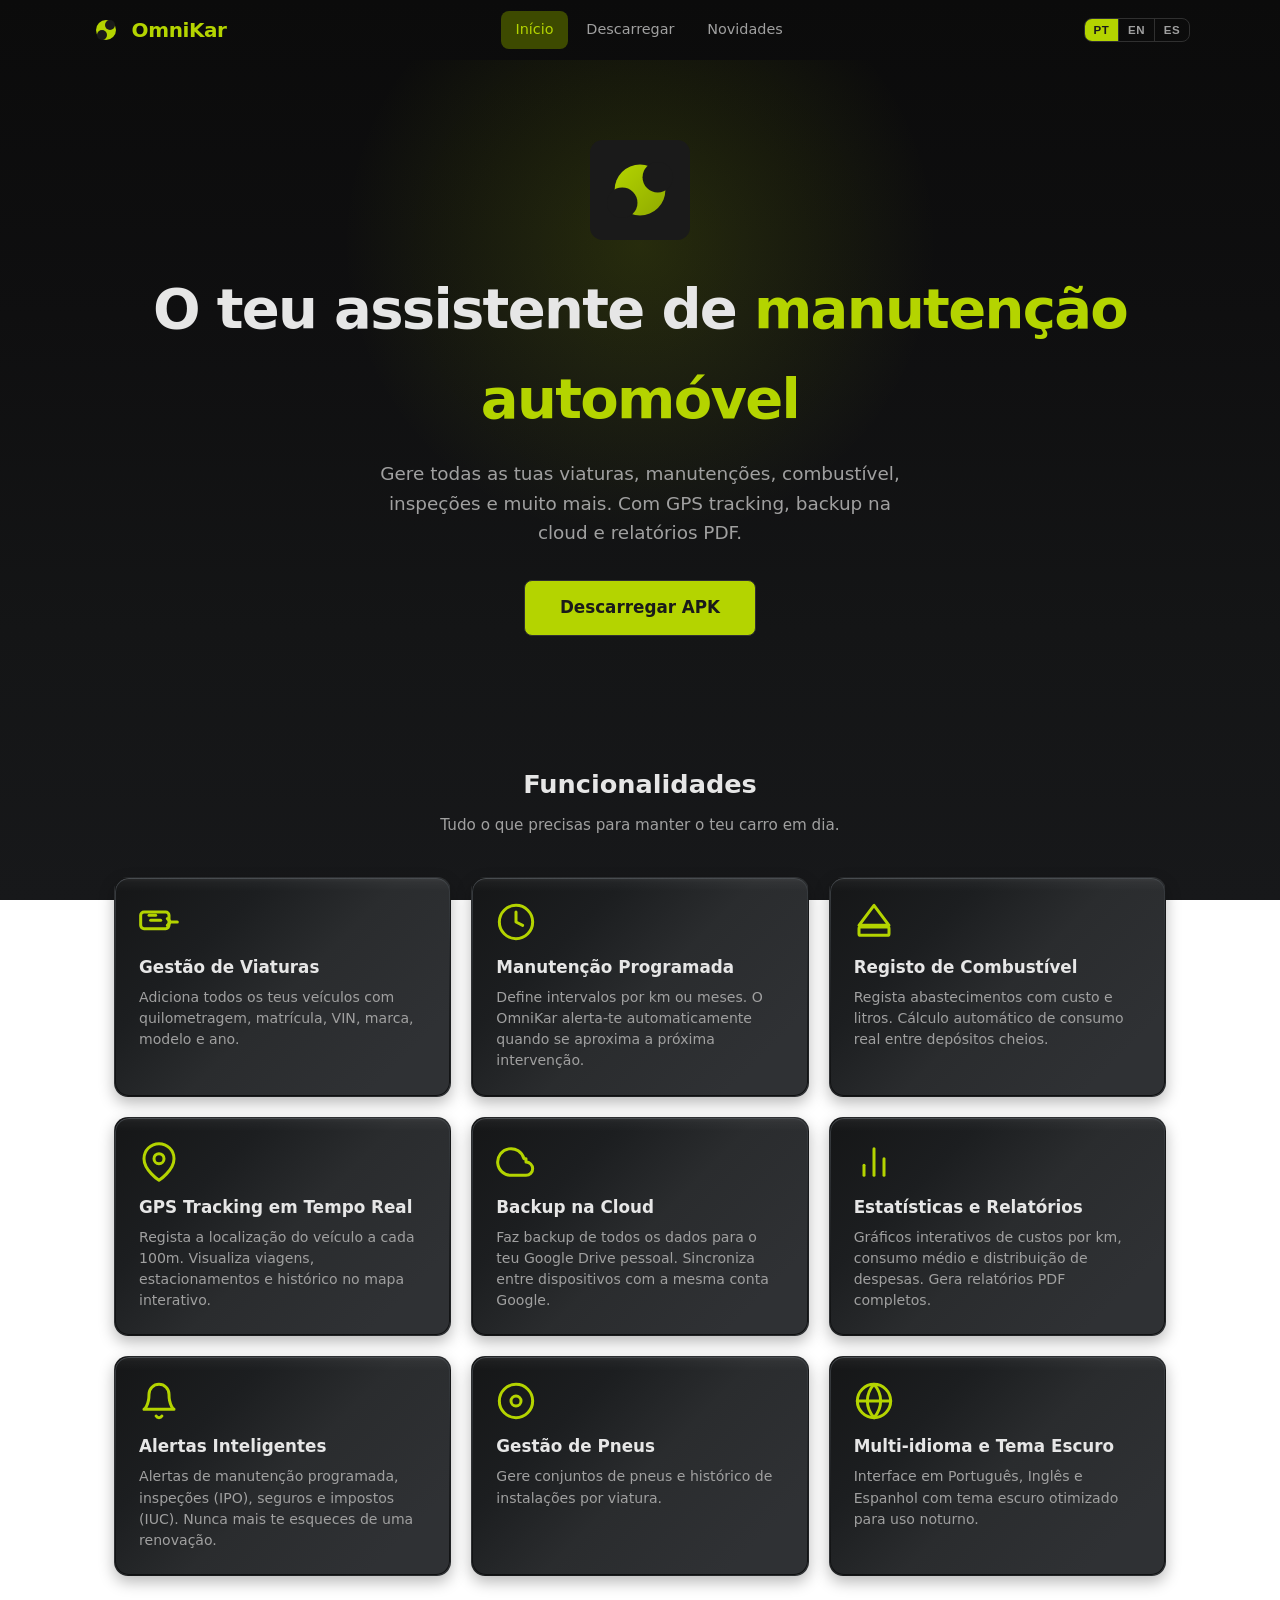
==== index.html @ 9c3afd12 "site" ====
<!DOCTYPE html>
<html lang="pt">
<head>
  <meta charset="UTF-8">
  <meta name="viewport" content="width=device-width, initial-scale=1.0">
  <meta name="description" content="OmniKar — O teu assistente de manutenção automóvel. Gestão de viaturas, GPS tracking, backup cloud, manutenção programada.">
  <title>OmniKar — Assistente de manutenção automóvel</title>
  <link rel="icon" type="image/svg+xml" href="images/logo.svg">
  <link rel="stylesheet" href="css/style.css">
</head>
<body data-page="index">

<div id="app-header"></div>

<main>

<section class="hero">
  <img class="hero-logo" src="images/logo.svg" alt="OmniKar">
  <h1 data-i18n="hero.title">O teu assistente de <span>manutenção automóvel</span></h1>
  <p data-i18n="hero.sub">Gere todas as tuas viaturas, manutenções, combustível, inspeções e muito mais. Com GPS tracking, backup na cloud e relatórios PDF.</p>
  <a class="hero-cta" href="download.html" data-i18n="hero.cta">
    <svg viewBox="0 0 24 24" fill="none" stroke="currentColor" stroke-width="2.5" stroke-linecap="round" stroke-linejoin="round"><path d="M21 15v4a2 2 0 01-2 2H5a2 2 0 01-2-2v-4"/><polyline points="7 10 12 15 17 10"/><line x1="12" y1="15" x2="12" y2="3"/></svg>
    Descarregar APK
  </a>
</section>

<section>
  <h2 class="section-title" data-i18n="features.title">Funcionalidades</h2>
  <p class="section-sub" data-i18n="features.sub">Tudo o que precisas para manter o teu carro em dia.</p>

  <div class="features-grid">

    <div class="card feature-card">
      <div class="feature-icon"><svg viewBox="0 0 24 24" fill="none" stroke="currentColor" stroke-width="1.8" stroke-linecap="round" stroke-linejoin="round"><rect x="1" y="6" width="17" height="10" rx="2"/><path d="M23 12h-4m0 0l-2 2m2-2l-2-2"/><line x1="6" y1="8" x2="10" y2="8"/><line x1="7" y1="11" x2="13" y2="11"/></svg></div>
      <h3 data-i18n="feat.vehicles.title">Gestão de Viaturas</h3>
      <p data-i18n="feat.vehicles.desc">Adiciona todos os teus veículos com quilometragem, matrícula, VIN, marca, modelo e ano.</p>
    </div>

    <div class="card feature-card">
      <div class="feature-icon"><svg viewBox="0 0 24 24" fill="none" stroke="currentColor" stroke-width="1.8" stroke-linecap="round" stroke-linejoin="round"><circle cx="12" cy="12" r="10"/><polyline points="12 6 12 12 16 14"/></svg></div>
      <h3 data-i18n="feat.maintenance.title">Manutenção Programada</h3>
      <p data-i18n="feat.maintenance.desc">Define intervalos por km ou meses. O OmniKar alerta-te automaticamente quando se aproxima a próxima intervenção.</p>
    </div>

    <div class="card feature-card">
      <div class="feature-icon"><svg viewBox="0 0 24 24" fill="none" stroke="currentColor" stroke-width="1.8" stroke-linecap="round" stroke-linejoin="round"><path d="M4 20h16a1 1 0 001-1v-3a1 1 0 00-1-1H4a1 1 0 00-1 1v3a1 1 0 001 1z"/><polygon points="12 2 3 14 21 14 12 2"/></svg></div>
      <h3 data-i18n="feat.fuel.title">Registo de Combustível</h3>
      <p data-i18n="feat.fuel.desc">Regista abastecimentos com custo e litros. Cálculo automático de consumo real entre depósitos cheios.</p>
    </div>

    <div class="card feature-card">
      <div class="feature-icon"><svg viewBox="0 0 24 24" fill="none" stroke="currentColor" stroke-width="1.8" stroke-linecap="round" stroke-linejoin="round"><path d="M21 10c0 7-9 13-9 13s-9-6-9-13a9 9 0 0118 0z"/><circle cx="12" cy="10" r="3"/></svg></div>
      <h3 data-i18n="feat.gps.title">GPS Tracking em Tempo Real</h3>
      <p data-i18n="feat.gps.desc">Regista a localização do veículo a cada 100m. Visualiza viagens, estacionamentos e histórico no mapa interativo.</p>
    </div>

    <div class="card feature-card">
      <div class="feature-icon"><svg viewBox="0 0 24 24" fill="none" stroke="currentColor" stroke-width="1.8" stroke-linecap="round" stroke-linejoin="round"><path d="M18 10h-1.26A8 8 0 109 20h9a4 4 0 000-8z"/></svg></div>
      <h3 data-i18n="feat.cloud.title">Backup na Cloud</h3>
      <p data-i18n="feat.cloud.desc">Faz backup de todos os dados para o teu Google Drive pessoal. Sincroniza entre dispositivos com a mesma conta Google.</p>
    </div>

    <div class="card feature-card">
      <div class="feature-icon"><svg viewBox="0 0 24 24" fill="none" stroke="currentColor" stroke-width="1.8" stroke-linecap="round" stroke-linejoin="round"><line x1="18" y1="20" x2="18" y2="10"/><line x1="12" y1="20" x2="12" y2="4"/><line x1="6" y1="20" x2="6" y2="14"/></svg></div>
      <h3 data-i18n="feat.stats.title">Estatísticas e Relatórios</h3>
      <p data-i18n="feat.stats.desc">Gráficos interativos de custos por km, consumo médio e distribuição de despesas. Gera relatórios PDF completos.</p>
    </div>

    <div class="card feature-card">
      <div class="feature-icon"><svg viewBox="0 0 24 24" fill="none" stroke="currentColor" stroke-width="1.8" stroke-linecap="round" stroke-linejoin="round"><path d="M18 8A6 6 0 006 8c0 7-3 9-3 9h18s-3-2-3-9"/><path d="M13.73 21a2 2 0 01-3.46 0"/></svg></div>
      <h3 data-i18n="feat.alerts.title">Alertas Inteligentes</h3>
      <p data-i18n="feat.alerts.desc">Alertas de manutenção programada, inspeções (IPO), seguros e impostos (IUC). Nunca mais te esqueces de uma renovação.</p>
    </div>

    <div class="card feature-card">
      <div class="feature-icon"><svg viewBox="0 0 24 24" fill="none" stroke="currentColor" stroke-width="1.8" stroke-linecap="round" stroke-linejoin="round"><circle cx="12" cy="12" r="10"/><circle cx="12" cy="12" r="3"/></svg></div>
      <h3 data-i18n="feat.tires.title">Gestão de Pneus</h3>
      <p data-i18n="feat.tires.desc">Gere conjuntos de pneus e histórico de instalações por viatura.</p>
    </div>

    <div class="card feature-card">
      <div class="feature-icon"><svg viewBox="0 0 24 24" fill="none" stroke="currentColor" stroke-width="1.8" stroke-linecap="round" stroke-linejoin="round"><circle cx="12" cy="12" r="10"/><line x1="2" y1="12" x2="22" y2="12"/><path d="M12 2a15.3 15.3 0 014 10 15.3 15.3 0 01-4 10 15.3 15.3 0 01-4-10 15.3 15.3 0 014-10z"/></svg></div>
      <h3 data-i18n="feat.multi.title">Multi-idioma e Tema Escuro</h3>
      <p data-i18n="feat.multi.desc">Interface em Português, Inglês e Espanhol com tema escuro otimizado para uso noturno.</p>
    </div>

  </div>
</section>

</main>

<div id="app-footer"></div>

<script src="js/i18n.js"></script>
<script src="js/main.js"></script>
</body>
</html>
---- css/style.css ----
/* ============================================================
   OmniKar Site — Theme (matches OmniKar MAUI app Colors.xaml)
   ============================================================ */

:root {
  --bg-primary: #1A1A1A;
  --bg-panel: #262626;
  --bg-surface: #303030;
  --accent: #B4D400;
  --accent-soft: #3D4A00;
  --accent-glow: rgba(180, 212, 0, 0.15);
  --text: #E6E6E6;
  --text-dim: #A0A0A0;
  --orange: #FF8C00;
  --darkred: #8C0000;
  --radius: 14px;
  --radius-sm: 8px;
  --max-w: 1100px;
}

* { box-sizing: border-box; margin: 0; padding: 0; }

body {
  background: linear-gradient(180deg, #0B0B0B 0%, #0F0F10 35%, #141516 70%, #17181A 100%);
  background-attachment: fixed;
  color: var(--text);
  font-family: system-ui, -apple-system, 'Segoe UI', Roboto, sans-serif;
  font-size: 16px;
  line-height: 1.6;
  min-height: 100vh;
}

a { color: var(--accent); text-decoration: none; transition: opacity 0.2s; }
a:hover { opacity: 0.8; }

img, svg { max-width: 100%; display: block; }

/* ── Header / Navbar ── */
header {
  background: linear-gradient(180deg, rgba(38,38,38,0.95) 0%, rgba(26,26,26,0.98) 100%);
  backdrop-filter: blur(12px);
  border-bottom: 1px solid var(--bg-surface);
  position: sticky;
  top: 0;
  z-index: 100;
  padding: 0 1.5rem;
}

nav {
  max-width: var(--max-w);
  margin: 0 auto;
  display: flex;
  align-items: center;
  justify-content: space-between;
  height: 60px;
  gap: 1.5rem;
}

.nav-brand {
  display: flex;
  align-items: center;
  gap: 0.6rem;
  font-size: 1.25rem;
  font-weight: 700;
  color: var(--accent);
  letter-spacing: -0.02em;
}

.nav-brand svg { width: 32px; height: 32px; flex-shrink: 0; }

.nav-links {
  display: flex;
  gap: 0.25rem;
  align-items: center;
}

.nav-links a {
  color: var(--text-dim);
  padding: 0.45rem 0.9rem;
  border-radius: var(--radius-sm);
  font-size: 0.9rem;
  font-weight: 500;
  transition: color 0.2s, background 0.2s;
}

.nav-links a:hover,
.nav-links a.active {
  color: var(--accent);
  background: var(--accent-soft);
}

/* Language switcher */
.lang-switch {
  display: flex;
  gap: 0;
  margin-left: 0.75rem;
  border-radius: var(--radius-sm);
  overflow: hidden;
  border: 1px solid var(--bg-surface);
}

.lang-switch button {
  background: transparent;
  color: var(--text-dim);
  border: none;
  padding: 0.3rem 0.55rem;
  font-size: 0.72rem;
  font-weight: 600;
  text-transform: uppercase;
  cursor: pointer;
  transition: background 0.2s, color 0.2s;
  letter-spacing: 0.05em;
}

.lang-switch button:not(:last-child) { border-right: 1px solid var(--bg-surface); }
.lang-switch button:hover { color: var(--text); }
.lang-switch button.active {
  background: var(--accent);
  color: var(--bg-primary);
}

/* ── Hero ── */
.hero {
  padding: 5rem 1.5rem 4rem;
  text-align: center;
  position: relative;
  overflow: hidden;
}

.hero::before {
  content: '';
  position: absolute;
  top: 10%;
  left: 50%;
  width: 600px;
  height: 600px;
  transform: translate(-50%, -30%);
  background: radial-gradient(ellipse, var(--accent-glow) 0%, transparent 70%);
  pointer-events: none;
}

.hero-logo { width: 100px; height: 100px; margin: 0 auto 1.5rem; position: relative; }

.hero h1 {
  font-size: clamp(2rem, 5vw, 3.5rem);
  font-weight: 800;
  color: var(--text);
  letter-spacing: -0.03em;
  position: relative;
}

.hero h1 span { color: var(--accent); }

.hero p {
  color: var(--text-dim);
  font-size: 1.15rem;
  margin-top: 1rem;
  max-width: 550px;
  margin-left: auto;
  margin-right: auto;
  position: relative;
}

.hero-cta {
  display: inline-flex;
  align-items: center;
  gap: 0.5rem;
  margin-top: 2rem;
  padding: 0.85rem 2.2rem;
  background: var(--accent);
  color: var(--bg-primary);
  border: 1px solid var(--bg-surface);
  border-radius: var(--radius-sm);
  font-size: 1.05rem;
  font-weight: 700;
  cursor: pointer;
  transition: background 0.2s, transform 0.15s;
  position: relative;
  text-decoration: none;
}

.hero-cta:hover {
  background: var(--bg-panel);
  color: var(--accent);
  border-color: var(--accent);
  transform: translateY(-1px);
}

.hero-cta svg { width: 20px; height: 20px; }

/* ── Section Layout ── */
section {
  max-width: var(--max-w);
  margin: 0 auto;
  padding: 4rem 1.5rem;
}

.section-title {
  font-size: 1.6rem;
  font-weight: 700;
  text-align: center;
  margin-bottom: 0.5rem;
  color: var(--text);
}

.section-sub {
  text-align: center;
  color: var(--text-dim);
  margin-bottom: 2.5rem;
  font-size: 0.95rem;
}

/* ── Card ── */
.card {
  background: linear-gradient(135deg, #151617 0%, #1C1E20 28%, #2A2C2E 52%, #2F3134 85%);
  border: 1px solid transparent;
  border-radius: var(--radius);
  padding: 1.5rem;
  position: relative;
  overflow: hidden;
  transition: transform 0.2s, box-shadow 0.3s;
  box-shadow: 0 6px 15px rgba(0,0,0,0.28);
}

.card::before {
  content: '';
  position: absolute;
  inset: 0;
  border-radius: inherit;
  padding: 1px;
  background: linear-gradient(180deg, #3A3E42 0%, #1B1D1F 60%, #0F1011 100%);
  -webkit-mask: linear-gradient(#fff 0 0) content-box, linear-gradient(#fff 0 0);
  mask: linear-gradient(#fff 0 0) content-box, linear-gradient(#fff 0 0);
  -webkit-mask-composite: xor;
  mask-composite: exclude;
  pointer-events: none;
}

.card::after {
  content: '';
  position: absolute;
  top: 0; left: 0; right: 0;
  height: 25%;
  background: linear-gradient(180deg, rgba(255,255,255,0.08) 0%, rgba(255,255,255,0.03) 8%, transparent 25%);
  border-radius: var(--radius) var(--radius) 0 0;
  pointer-events: none;
}

.card:hover {
  transform: translateY(-2px);
  box-shadow: 0 10px 25px rgba(0,0,0,0.35);
}

.card-accent {
  border-top: 2px solid var(--accent);
  border-top-left-radius: 0;
  border-top-right-radius: 0;
}

/* ── Features Grid ── */
.features-grid {
  display: grid;
  grid-template-columns: repeat(auto-fill, minmax(280px, 1fr));
  gap: 1.25rem;
}

.feature-icon {
  width: 40px;
  height: 40px;
  margin-bottom: 0.75rem;
  color: var(--accent);
}

.feature-icon svg { width: 100%; height: 100%; }

.feature-card h3 {
  font-size: 1.05rem;
  font-weight: 700;
  margin-bottom: 0.4rem;
  color: var(--text);
}

.feature-card p {
  font-size: 0.88rem;
  color: var(--text-dim);
  line-height: 1.5;
}

/* ── Footer ── */
footer {
  background: var(--bg-primary);
  border-top: 1px solid var(--bg-surface);
  padding: 2.5rem 1.5rem 2rem;
  text-align: center;
  font-size: 0.85rem;
  color: var(--text-dim);
}

footer .nav-links { justify-content: center; flex-wrap: wrap; margin-bottom: 1rem; }

footer .copyright { opacity: 0.6; }

/* ── Download Page ── */
.dl-hero {
  padding: 4rem 1.5rem 2rem;
  max-width: var(--max-w);
  margin: 0 auto;
  text-align: center;
}

.dl-card {
  max-width: 480px;
  margin: 0 auto;
  text-align: left;
}

.version-badge {
  display: inline-block;
  background: var(--accent);
  color: var(--bg-primary);
  padding: 0.2rem 0.7rem;
  border-radius: 100px;
  font-size: 0.8rem;
  font-weight: 700;
  margin-bottom: 1rem;
}

.dl-card h1 {
  font-size: 1.5rem;
  margin-bottom: 0.5rem;
}

.dl-card .meta {
  color: var(--text-dim);
  font-size: 0.85rem;
  margin-bottom: 1.5rem;
  display: flex;
  gap: 1rem;
  flex-wrap: wrap;
}

.dl-btn {
  display: flex;
  align-items: center;
  justify-content: center;
  gap: 0.5rem;
  width: 100%;
  padding: 0.9rem;
  background: var(--accent);
  color: var(--bg-primary);
  border: none;
  border-radius: var(--radius-sm);
  font-size: 1.1rem;
  font-weight: 700;
  cursor: pointer;
  transition: background 0.2s;
  text-decoration: none;
  margin-bottom: 0.75rem;
}

.dl-btn:hover {
  background: var(--bg-panel);
  color: var(--accent);
  box-shadow: 0 0 0 2px var(--accent);
}

.dl-btn svg { width: 22px; height: 22px; flex-shrink: 0; }

.dl-info {
  margin-top: 2.5rem;
  text-align: left;
}

.dl-info h3 {
  font-size: 1rem;
  margin-bottom: 0.5rem;
  color: var(--text);
}

.dl-info ol {
  padding-left: 1.25rem;
  color: var(--text-dim);
  font-size: 0.88rem;
}

.dl-info ol li { margin-bottom: 0.4rem; }

.dl-info ol li strong { color: var(--text); }

.requirements {
  margin-top: 1.5rem;
  padding: 1rem;
  background: var(--bg-panel);
  border-radius: var(--radius-sm);
  font-size: 0.85rem;
  color: var(--text-dim);
}

.requirements strong { color: var(--text); }

/* ── Changelog ── */
.changelog {
  max-width: 720px;
  margin: 0 auto;
  padding: 3rem 1.5rem;
}

.changelog h1 {
  font-size: 2rem;
  text-align: center;
  margin-bottom: 2.5rem;
}

.changelog-entry {
  margin-bottom: 2.5rem;
  position: relative;
  padding-left: 1.5rem;
  border-left: 2px solid var(--bg-surface);
}

.changelog-entry::before {
  content: '';
  position: absolute;
  left: -6px;
  top: 0.4rem;
  width: 10px;
  height: 10px;
  background: var(--accent);
  border-radius: 50%;
  box-shadow: 0 0 8px var(--accent-glow);
}

.ch-version {
  font-size: 1.15rem;
  font-weight: 700;
  color: var(--accent);
  margin-bottom: 0.2rem;
}

.ch-date {
  font-size: 0.8rem;
  color: var(--text-dim);
  margin-bottom: 0.8rem;
}

.ch-notes {
  font-size: 0.9rem;
  color: var(--text-dim);
  line-height: 1.7;
}

.ch-notes ul {
  padding-left: 1.2rem;
  margin: 0.5rem 0;
}

.ch-notes li {
  margin-bottom: 0.3rem;
  padding-left: 0.25rem;
}

.ch-notes li::marker { color: var(--accent); }

.ch-tag {
  display: inline-block;
  padding: 0.1rem 0.5rem;
  border-radius: 100px;
  font-size: 0.7rem;
  font-weight: 700;
  margin-right: 0.4rem;
  vertical-align: middle;
}

.ch-tag-new { background: var(--accent-soft); color: var(--accent); }
.ch-tag-fix { background: #3A2A00; color: var(--orange); }
.ch-tag-imp { background: #1A1A30; color: #2979FF; }

/* ── Not Found / Status ── */
.status-badge {
  display: inline-flex;
  align-items: center;
  gap: 0.4rem;
  padding: 0.3rem 0.8rem;
  border-radius: 100px;
  font-size: 0.8rem;
  font-weight: 600;
}

.status-ok { background: var(--accent-soft); color: var(--accent); }

/* ── Responsive ── */
@media (max-width: 768px) {
  nav {
    flex-wrap: wrap;
    height: auto;
    padding: 0.75rem 0;
  }
  .features-grid { grid-template-columns: 1fr; }
  .hero { padding: 3rem 1rem 2.5rem; }
  section { padding: 2.5rem 1rem; }
}

@media (max-width: 480px) {
  .nav-links { gap: 0; }
  .nav-links a { padding: 0.35rem 0.55rem; font-size: 0.82rem; }
  .lang-switch { margin-left: 0.25rem; }
}
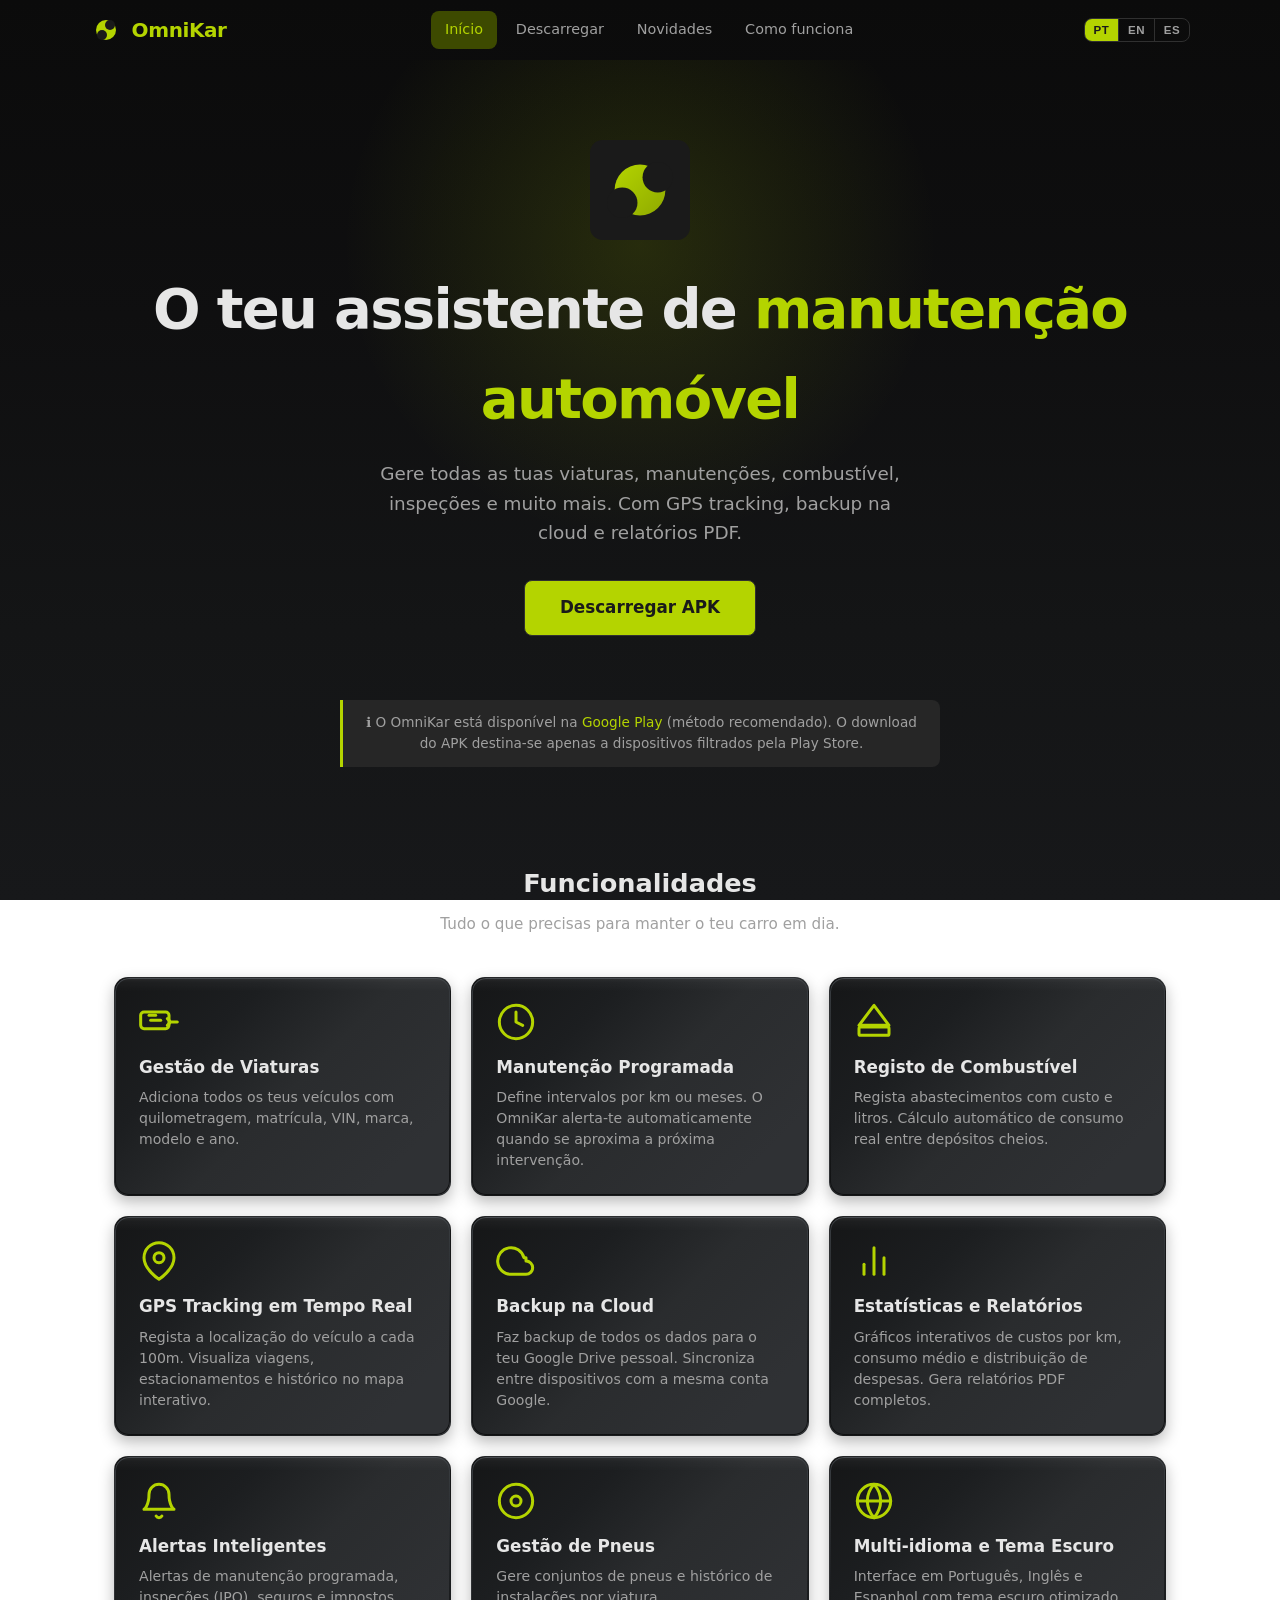
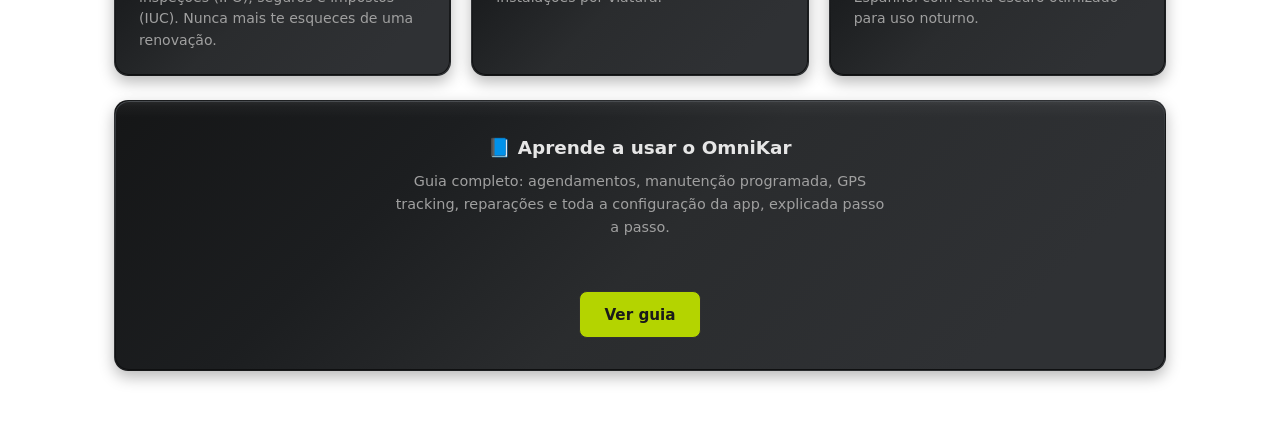
==== commit 8475b7e9: "add Play Store note + instructions center banner" ====
--- a/index.html
+++ b/index.html
@@ -23,6 +23,8 @@
     Descarregar APK
   </a>
 </section>
+
+<div class="guide-note" style="max-width:600px;margin:0 auto 2rem;text-align:center" data-i18n="home.playNote">ℹ️ O OmniKar está disponível na <a href="https://play.google.com/store/apps/details?id=com.companyname.OmniKar" target="_blank" rel="noopener">Google Play</a> (método recomendado). O download do APK destina-se apenas a dispositivos filtrados pela Play Store.</div>
 
 <section>
   <h2 class="section-title" data-i18n="features.title">Funcionalidades</h2>
@@ -85,6 +87,13 @@
     </div>
 
   </div>
+
+  <div class="guide-banner card">
+    <h3 data-i18n="home.guide.title">📘 Aprende a usar o OmniKar</h3>
+    <p data-i18n="home.guide.desc">Guia completo: agendamentos, manutenção programada, GPS tracking, reparações e toda a configuração da app, explicada passo a passo.</p>
+    <a href="instrucoes.html" class="hero-cta" data-i18n="home.guide.cta">Ver guia</a>
+  </div>
+
 </section>
 
 </main>
--- a/css/style.css
+++ b/css/style.css
@@ -333,10 +333,35 @@
 .dl-card .meta {
   color: var(--text-dim);
   font-size: 0.85rem;
-  margin-bottom: 1.5rem;
+  margin-bottom: 1rem;
   display: flex;
   gap: 1rem;
   flex-wrap: wrap;
+}
+
+.sha-line {
+  font-size: 0.75rem;
+  color: var(--text-dim);
+  margin-bottom: 1.5rem;
+  padding: 0.5rem 0;
+  border-top: 1px solid var(--bg-surface);
+  display: flex;
+  flex-wrap: wrap;
+  gap: 0.35rem;
+  align-items: baseline;
+}
+
+.sha-line span {
+  font-weight: 600;
+  flex-shrink: 0;
+}
+
+.sha-line code {
+  font-family: 'Cascadia Code', 'Fira Code', 'JetBrains Mono', Consolas, monospace;
+  color: var(--text-dim);
+  word-break: break-all;
+  font-size: 0.7rem;
+  letter-spacing: -0.02em;
 }
 
 .dl-btn {
@@ -505,3 +530,192 @@
   .nav-links a { padding: 0.35rem 0.55rem; font-size: 0.82rem; }
   .lang-switch { margin-left: 0.25rem; }
 }
+
+/* ── Guide / Instructions Page ── */
+.guide section { padding: 1.5rem 1.5rem; }
+
+.guide-number {
+  width: 38px;
+  height: 38px;
+  background: var(--accent);
+  color: var(--bg-primary);
+  border-radius: 50%;
+  display: flex;
+  align-items: center;
+  justify-content: center;
+  font-size: 1.1rem;
+  font-weight: 800;
+  margin-bottom: 0.75rem;
+  line-height: 1;
+}
+
+.guide h2 { font-size: 1.3rem; margin-bottom: 0.75rem; }
+
+.guide h3 {
+  font-size: 1.05rem;
+  margin: 1.2rem 0 0.5rem;
+  color: var(--text);
+}
+
+.guide p {
+  color: var(--text-dim);
+  font-size: 0.92rem;
+  margin-bottom: 0.75rem;
+  line-height: 1.65;
+}
+
+.guide ul, .guide ol {
+  color: var(--text-dim);
+  font-size: 0.9rem;
+  padding-left: 1.3rem;
+  margin-bottom: 0.75rem;
+  line-height: 1.65;
+}
+
+.guide ul li, .guide ol li { margin-bottom: 0.35rem; }
+
+.guide strong { color: var(--text); }
+
+/* Alert badges */
+.guide-alerts {
+  display: flex;
+  gap: 0.75rem;
+  flex-wrap: wrap;
+  margin: 0.75rem 0 1rem;
+}
+
+.guide-alert {
+  display: inline-block;
+  padding: 0.35rem 0.75rem;
+  border-radius: var(--radius-sm);
+  font-size: 0.8rem;
+  font-weight: 600;
+}
+
+.guide-alert.warn {
+  background: #3A2A00;
+  color: var(--orange);
+  border: 1px solid var(--orange);
+}
+
+.guide-alert.urgent {
+  background: #3D0000;
+  color: #CC4444;
+  border: 1px solid #CC4444;
+}
+
+/* Tip box */
+.guide-tip {
+  background: var(--accent-soft);
+  border-left: 3px solid var(--accent);
+  padding: 0.8rem 1rem;
+  margin: 1rem 0;
+  border-radius: 0 var(--radius-sm) var(--radius-sm) 0;
+  font-size: 0.85rem;
+  color: var(--text-dim);
+  line-height: 1.55;
+}
+
+.guide-tip strong { color: var(--accent); }
+
+/* Note box */
+.guide-note {
+  background: var(--bg-panel);
+  border-left: 3px solid var(--accent);
+  padding: 0.8rem 1rem;
+  margin: 1rem 0;
+  border-radius: 0 var(--radius-sm) var(--radius-sm) 0;
+  font-size: 0.85rem;
+  color: var(--text-dim);
+  line-height: 1.55;
+}
+
+/* Two-column compare */
+.guide-compare {
+  display: grid;
+  grid-template-columns: 1fr 1fr;
+  gap: 1rem;
+  margin: 0.75rem 0 1rem;
+}
+
+.guide-col {
+  background: var(--bg-panel);
+  border-radius: var(--radius-sm);
+  padding: 1rem;
+}
+
+.guide-col.on { border-top: 2px solid #4CAF50; }
+.guide-col.off { border-top: 2px solid var(--text-dim); }
+
+.guide-col h3 { margin-top: 0; margin-bottom: 0.5rem; font-size: 0.95rem; }
+.guide-col ul { color: var(--text-dim); font-size: 0.82rem; padding-left: 1rem; }
+.guide-col li { margin-bottom: 0.3rem; }
+
+/* GPS two-column grid */
+.guide-gps-grid {
+  display: grid;
+  grid-template-columns: 1fr 1fr;
+  gap: 1rem;
+  margin: 0.75rem 0 1rem;
+}
+
+.guide-steps li { margin-bottom: 0.6rem; }
+
+/* Order number style override */
+.guide ol li::marker {
+  color: var(--accent);
+  font-weight: 600;
+}
+
+@media (max-width: 600px) {
+  .guide-compare,
+  .guide-gps-grid {
+    grid-template-columns: 1fr;
+  }
+  .guide-alerts { flex-direction: column; }
+  .guide-banner .hero-cta { width: 100%; text-align: center; justify-content: center; }
+}
+
+/* ── Guide Banner (home) ── */
+.guide-banner {
+  margin-top: 1.5rem;
+  text-align: center;
+  padding: 2rem 1.5rem;
+}
+
+.guide-banner h3 {
+  font-size: 1.15rem;
+  margin-bottom: 0.5rem;
+}
+
+.guide-banner p {
+  font-size: 0.9rem;
+  color: var(--text-dim);
+  margin-bottom: 1.25rem;
+  max-width: 500px;
+  margin-left: auto;
+  margin-right: auto;
+}
+
+.guide-banner .hero-cta {
+  display: inline-flex;
+  padding: 0.65rem 1.5rem;
+  font-size: 0.95rem;
+}
+
+/* ── Guide Link (download page) ── */
+.guide-link {
+  display: block;
+  text-align: center;
+  padding: 0.85rem;
+  margin-top: 0.5rem;
+  color: var(--accent);
+  font-size: 0.9rem;
+  border-radius: var(--radius-sm);
+  transition: background 0.2s;
+  text-decoration: none;
+}
+
+.guide-link:hover {
+  background: var(--accent-soft);
+}
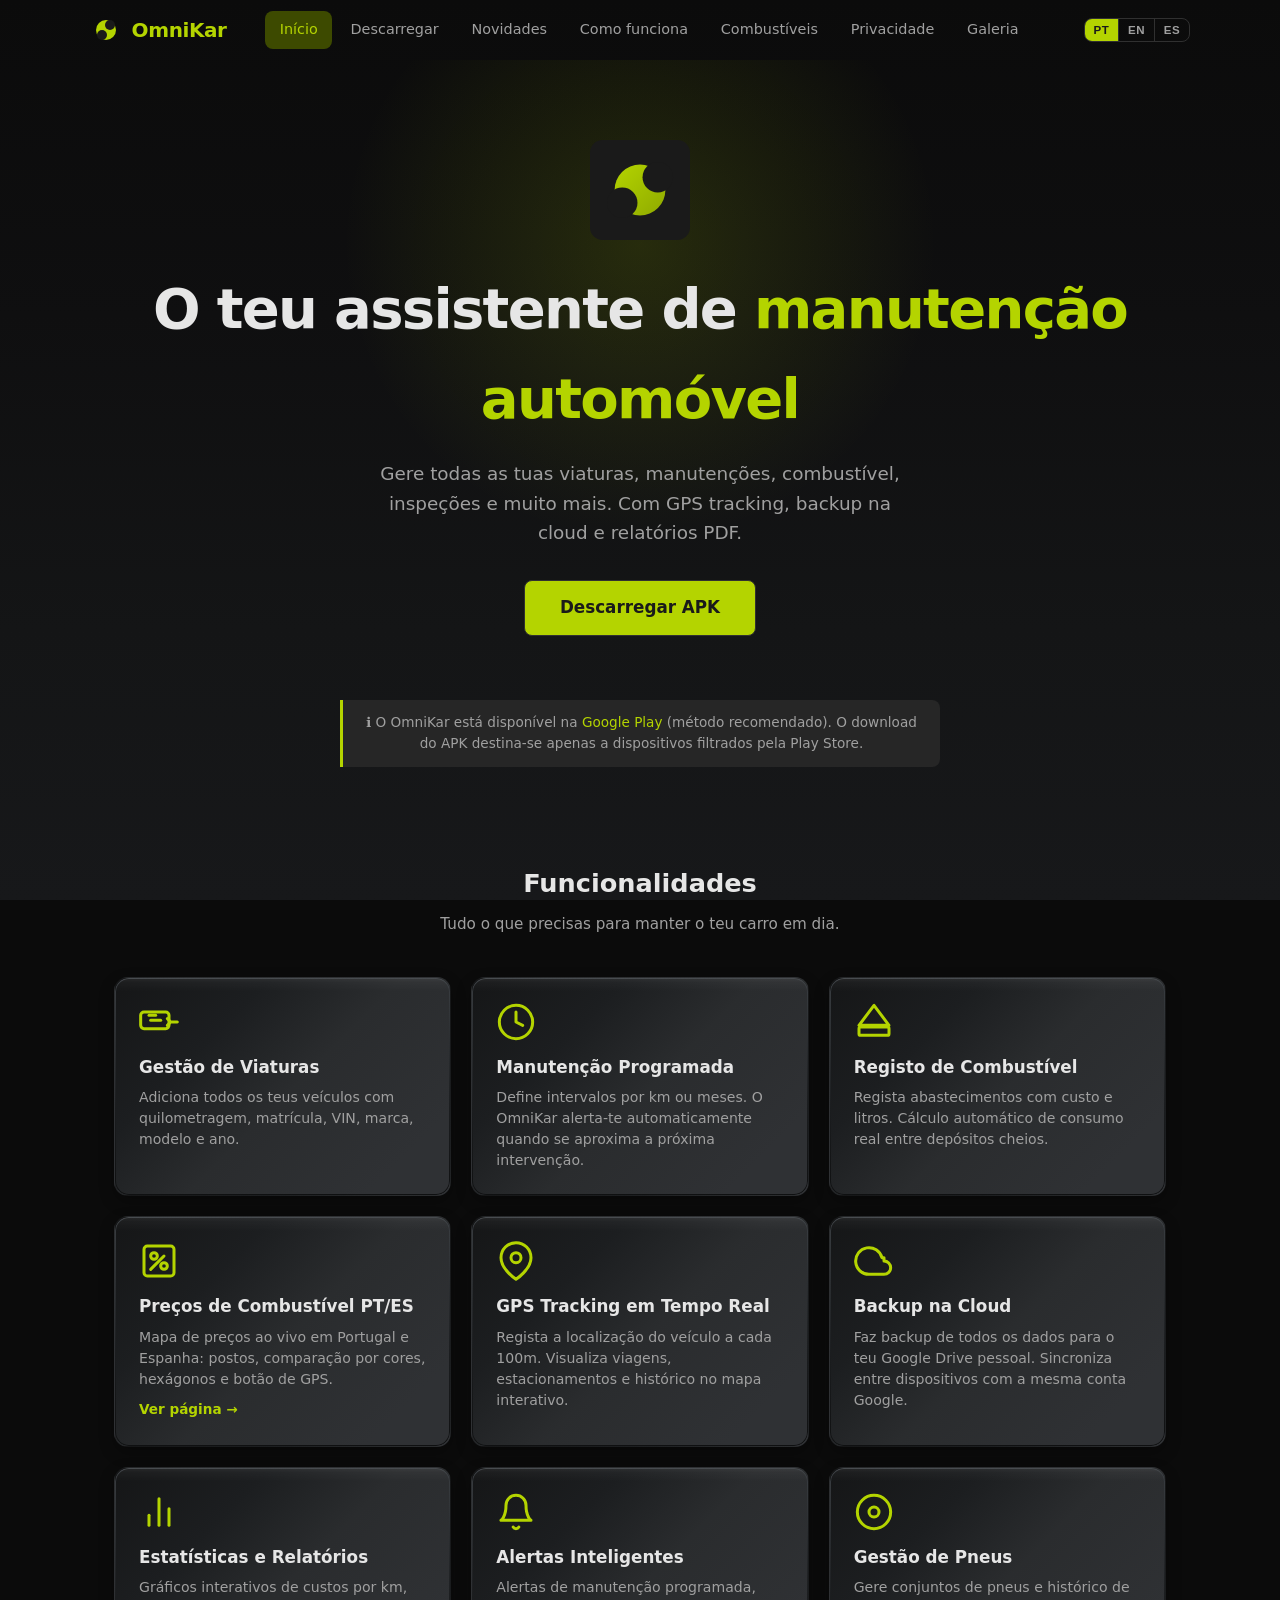
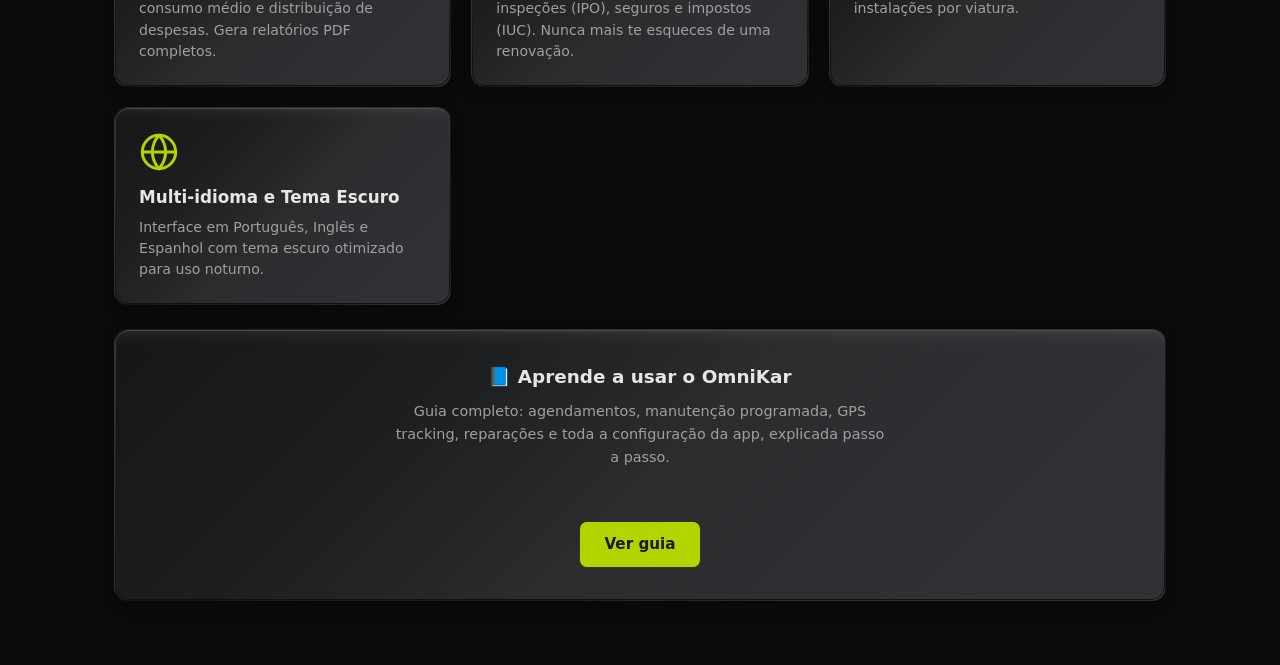
==== commit 9477b7c3: "1.6.0 Iberian fuel prices" ====
--- a/index.html
+++ b/index.html
@@ -48,6 +48,13 @@
       <div class="feature-icon"><svg viewBox="0 0 24 24" fill="none" stroke="currentColor" stroke-width="1.8" stroke-linecap="round" stroke-linejoin="round"><path d="M4 20h16a1 1 0 001-1v-3a1 1 0 00-1-1H4a1 1 0 00-1 1v3a1 1 0 001 1z"/><polygon points="12 2 3 14 21 14 12 2"/></svg></div>
       <h3 data-i18n="feat.fuel.title">Registo de Combustível</h3>
       <p data-i18n="feat.fuel.desc">Regista abastecimentos com custo e litros. Cálculo automático de consumo real entre depósitos cheios.</p>
+    </div>
+
+    <div class="card feature-card">
+      <div class="feature-icon"><svg viewBox="0 0 24 24" fill="none" stroke="currentColor" stroke-width="1.8" stroke-linecap="round" stroke-linejoin="round"><rect x="3" y="3" width="18" height="18" rx="2"/><circle cx="9" cy="9" r="2"/><circle cx="15" cy="15" r="2"/><path d="M7 17l8-8"/></svg></div>
+      <h3 data-i18n="feat.prices.title">Preços de Combustível PT/ES</h3>
+      <p data-i18n="feat.prices.desc">Mapa de preços ao vivo em Portugal e Espanha: postos, comparação por cores, hexágonos e botão de GPS.</p>
+      <a class="feature-link" href="combustiveis.html" data-i18n="feat.prices.link">Ver página →</a>
     </div>
 
     <div class="card feature-card">
--- a/css/style.css
+++ b/css/style.css
@@ -20,6 +20,8 @@
 
 * { box-sizing: border-box; margin: 0; padding: 0; }
 
+html { background: #0B0B0B; }
+
 body {
   background: linear-gradient(180deg, #0B0B0B 0%, #0F0F10 35%, #141516 70%, #17181A 100%);
   background-attachment: fixed;
@@ -252,9 +254,7 @@
 }
 
 .card-accent {
-  border-top: 2px solid var(--accent);
-  border-top-left-radius: 0;
-  border-top-right-radius: 0;
+  border-top: 2.5px solid var(--accent);
 }
 
 /* ── Features Grid ── */
@@ -285,6 +285,17 @@
   color: var(--text-dim);
   line-height: 1.5;
 }
+
+.feature-link {
+  display: inline-block;
+  margin-top: 0.6rem;
+  font-size: 0.85rem;
+  font-weight: 600;
+  color: var(--accent);
+  text-decoration: none;
+}
+
+.feature-link:hover { text-decoration: underline; }
 
 /* ── Footer ── */
 footer {
@@ -515,10 +526,22 @@
 
 /* ── Responsive ── */
 @media (max-width: 768px) {
+  html { background-attachment: scroll; }
+  body {
+    background-attachment: scroll;
+    min-height: 100dvh;
+    overflow-x: hidden;
+  }
   nav {
     flex-wrap: wrap;
     height: auto;
     padding: 0.75rem 0;
+    justify-content: center;
+  }
+  .nav-links {
+    flex: 1 0 100%;
+    flex-wrap: wrap;
+    justify-content: center;
   }
   .features-grid { grid-template-columns: 1fr; }
   .hero { padding: 3rem 1rem 2.5rem; }
@@ -719,3 +742,52 @@
 .guide-link:hover {
   background: var(--accent-soft);
 }
+
+/* ── Galeria ── */
+.gallery-grid {
+  display: grid;
+  grid-template-columns: repeat(auto-fill, minmax(260px, 1fr));
+  gap: 1.25rem;
+}
+
+.gallery-item {
+  margin: 0;
+  background: linear-gradient(135deg, #151617 0%, #1C1E20 28%, #2A2C2E 52%, #2F3134 85%);
+  border: 1px solid transparent;
+  border-radius: var(--radius);
+  padding: 0.75rem;
+  overflow: hidden;
+  box-shadow: 0 6px 15px rgba(0,0,0,0.28);
+}
+
+.gallery-item img {
+  width: 100%;
+  height: auto;
+  border-radius: var(--radius-sm);
+  border: 1px solid var(--bg-surface);
+  display: block;
+  transition: transform 0.25s ease;
+}
+
+.gallery-item:hover img {
+  transform: scale(1.02);
+}
+
+.gallery-item figcaption {
+  text-align: center;
+  color: var(--text-dim);
+  font-size: 0.85rem;
+  padding: 0.6rem 0.25rem 0.2rem;
+}
+
+.media-video {
+  width: 100%;
+  max-width: 760px;
+  display: block;
+  margin: 0 auto;
+  border-radius: var(--radius);
+  border: 1px solid var(--bg-surface);
+  box-shadow: 0 6px 15px rgba(0,0,0,0.28);
+  background: #000;
+  overflow: hidden;
+}
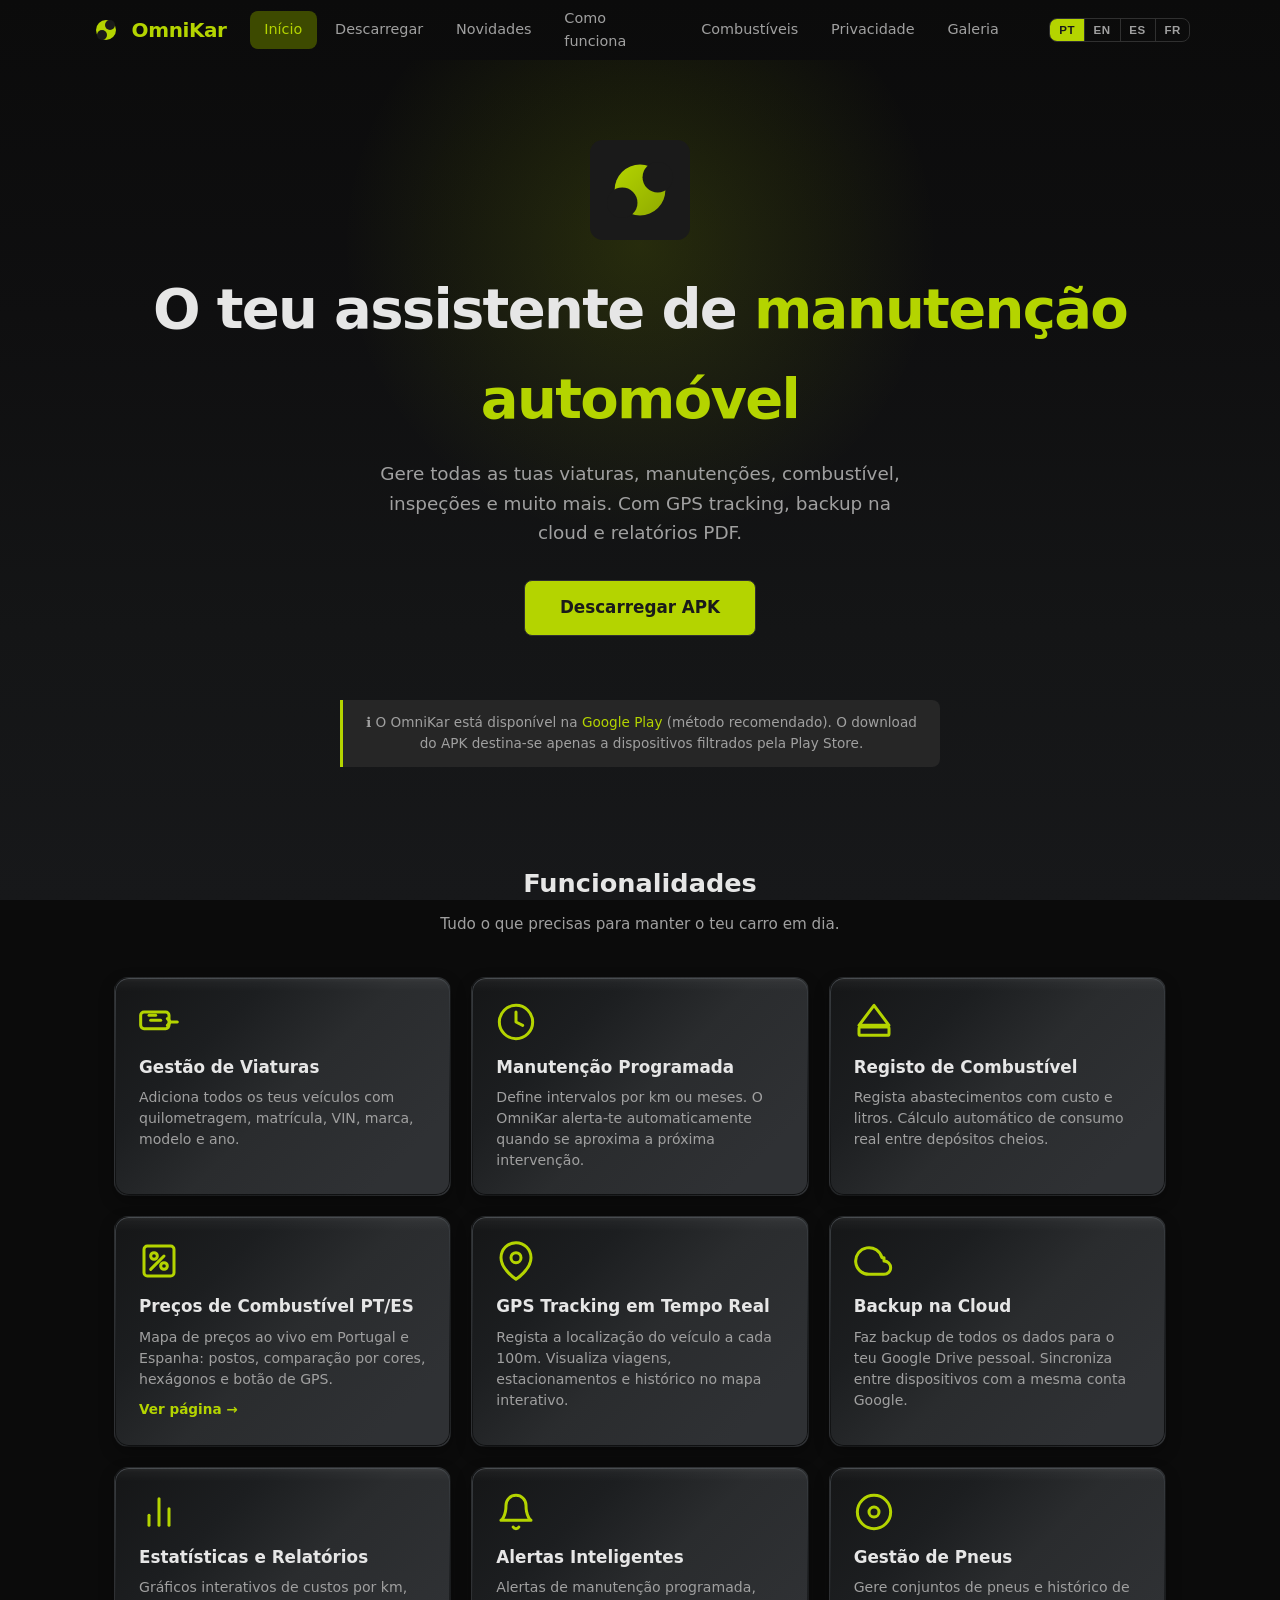
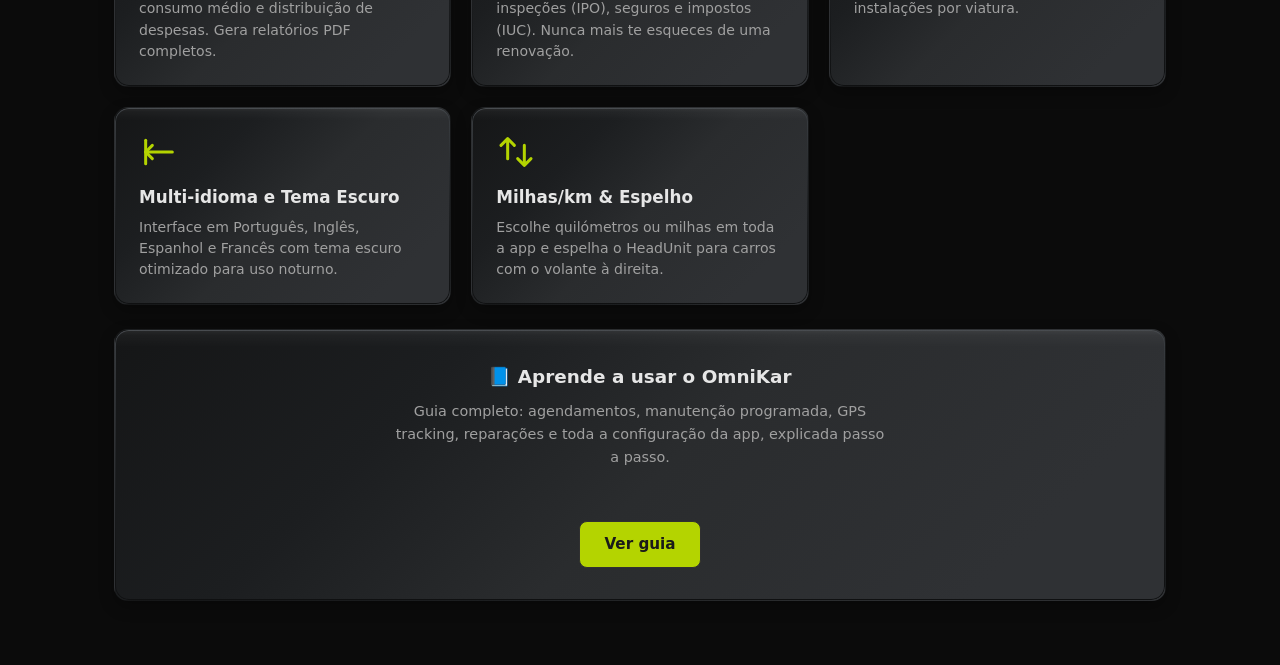
==== commit 2f101189: "qwe" ====
--- a/index.html
+++ b/index.html
@@ -88,9 +88,15 @@
     </div>
 
     <div class="card feature-card">
-      <div class="feature-icon"><svg viewBox="0 0 24 24" fill="none" stroke="currentColor" stroke-width="1.8" stroke-linecap="round" stroke-linejoin="round"><circle cx="12" cy="12" r="10"/><line x1="2" y1="12" x2="22" y2="12"/><path d="M12 2a15.3 15.3 0 014 10 15.3 15.3 0 01-4 10 15.3 15.3 0 01-4-10 15.3 15.3 0 014-10z"/></svg></div>
+      <div class="feature-icon"><svg viewBox="0 0 24 24" fill="none" stroke="currentColor" stroke-width="1.8" stroke-linecap="round" stroke-linejoin="round"><line x1="20" y1="12" x2="4" y2="12"/><polyline points="8 8 4 12 8 16"/><line x1="4" y1="5" x2="4" y2="19"/></svg></div>
       <h3 data-i18n="feat.multi.title">Multi-idioma e Tema Escuro</h3>
       <p data-i18n="feat.multi.desc">Interface em Português, Inglês e Espanhol com tema escuro otimizado para uso noturno.</p>
+    </div>
+
+    <div class="card feature-card">
+      <div class="feature-icon"><svg viewBox="0 0 24 24" fill="none" stroke="currentColor" stroke-width="1.8" stroke-linecap="round" stroke-linejoin="round"><path d="M7 16V4M7 4L3 8M7 4l4 4"/><path d="M17 8v12m0 0l4-4m-4 4l-4-4"/></svg></div>
+      <h3 data-i18n="feat.miles.title">Milhas/km &amp; Espelho</h3>
+      <p data-i18n="feat.miles.desc">Escolhe quilómetros ou milhas em toda a app e espelha o HeadUnit para carros com o volante à direita.</p>
     </div>
 
   </div>
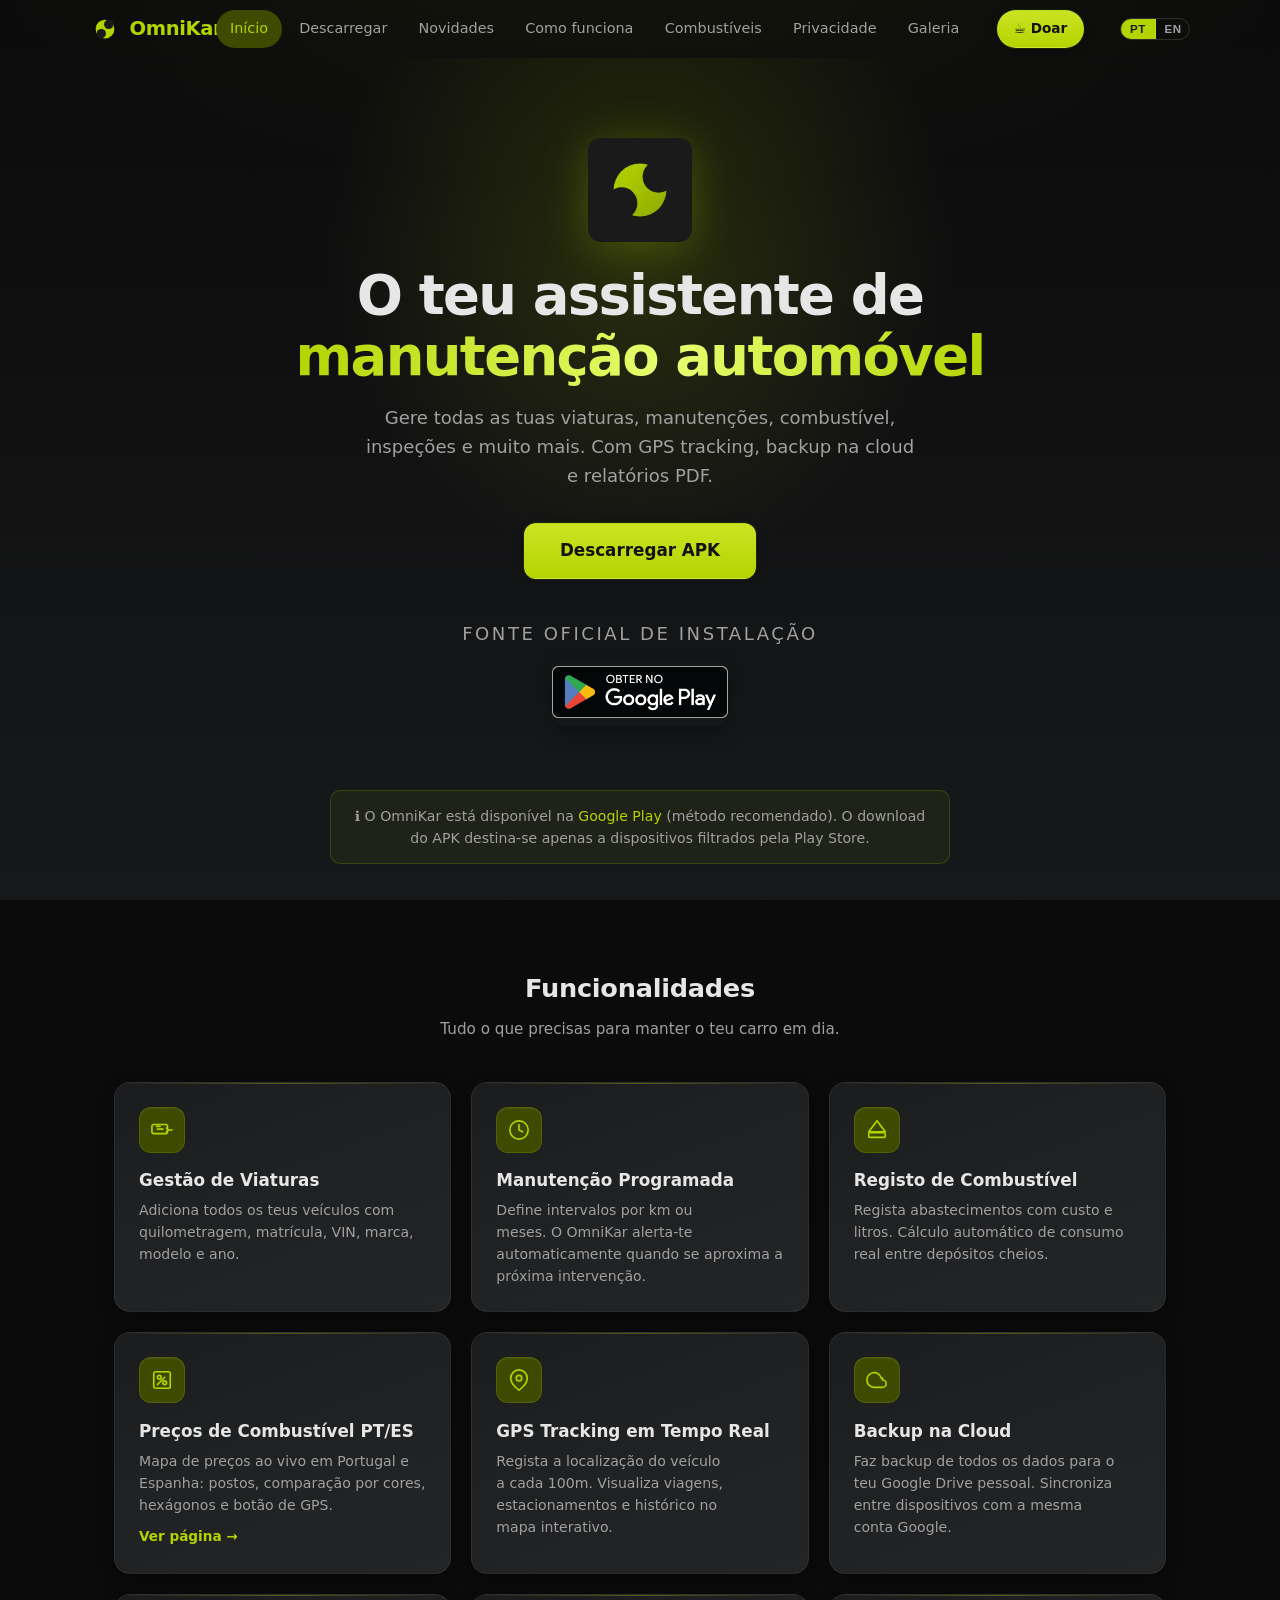
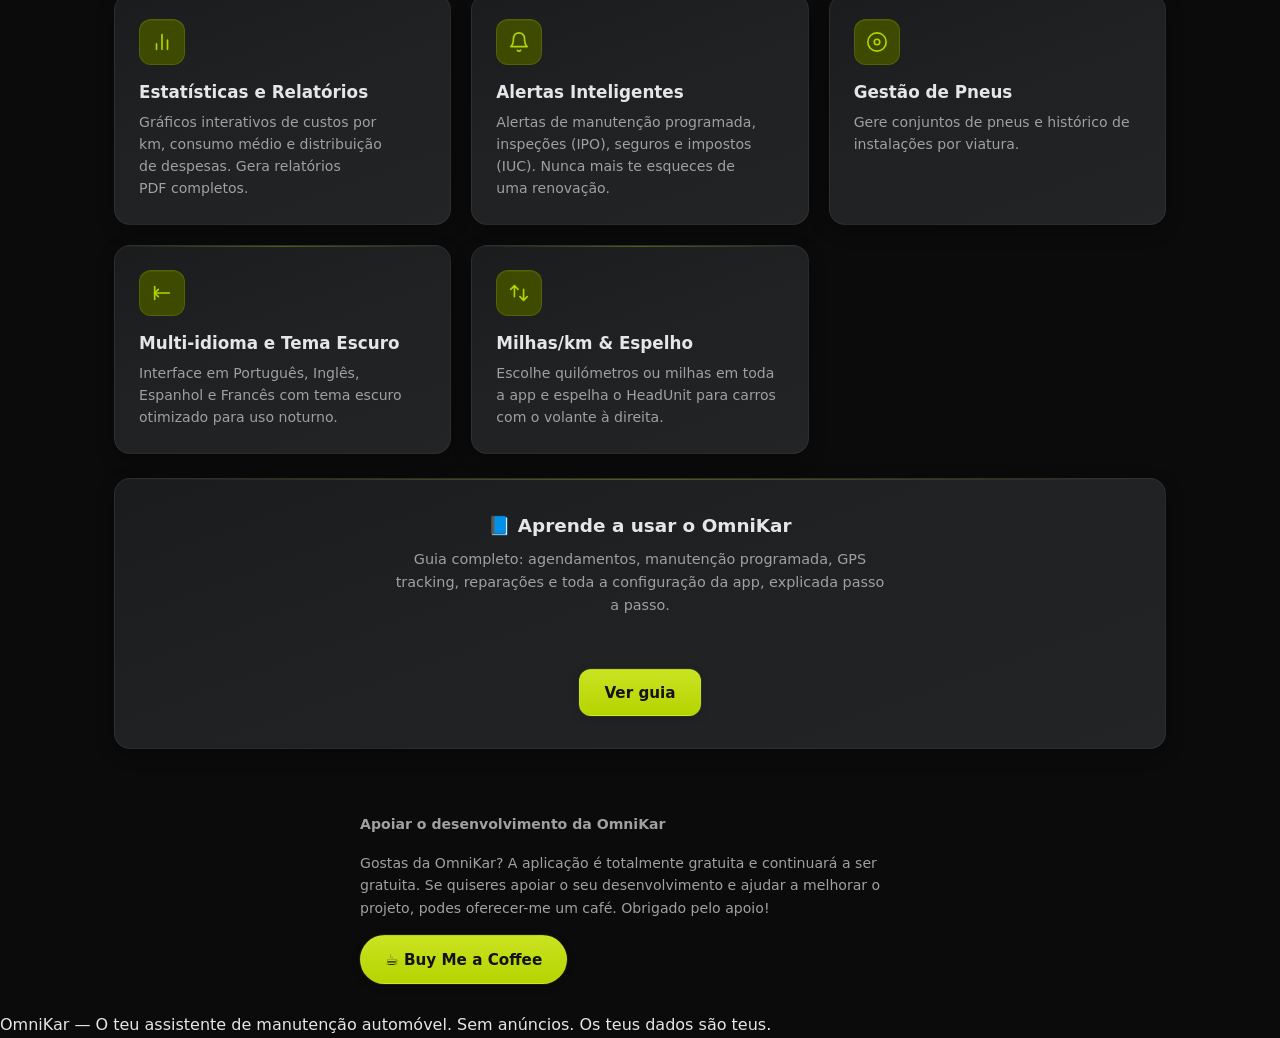
==== commit 5e27bb5e: "update" ====
--- a/index.html
+++ b/index.html
@@ -22,9 +22,19 @@
     <svg viewBox="0 0 24 24" fill="none" stroke="currentColor" stroke-width="2.5" stroke-linecap="round" stroke-linejoin="round"><path d="M21 15v4a2 2 0 01-2 2H5a2 2 0 01-2-2v-4"/><polyline points="7 10 12 15 17 10"/><line x1="12" y1="15" x2="12" y2="3"/></svg>
     Descarregar APK
   </a>
+
+  <div class="store-badges">
+    <p class="store-badges-caption" data-i18n="play.official">Fonte oficial de instalação</p>
+    <a class="store-badge" href="https://play.google.com/store/apps/details?id=com.companyname.OmniKar" target="_blank" rel="noopener" aria-label="Google Play">
+      <img src="images/google-play-pt.png" alt="Google Play" data-badge-lang="pt">
+      <img src="images/google-play-en.png" alt="Google Play" data-badge-lang="en">
+      <img src="images/google-play-es.png" alt="Google Play" data-badge-lang="es">
+      <img src="images/google-play-fr.png" alt="Google Play" data-badge-lang="fr">
+    </a>
+  </div>
 </section>
 
-<div class="guide-note" style="max-width:600px;margin:0 auto 2rem;text-align:center" data-i18n="home.playNote">ℹ️ O OmniKar está disponível na <a href="https://play.google.com/store/apps/details?id=com.companyname.OmniKar" target="_blank" rel="noopener">Google Play</a> (método recomendado). O download do APK destina-se apenas a dispositivos filtrados pela Play Store.</div>
+<div class="play-note" data-i18n="home.playNote">ℹ️ O OmniKar está disponível na <a href="https://play.google.com/store/apps/details?id=com.companyname.OmniKar" target="_blank" rel="noopener">Google Play</a> (método recomendado). O download do APK destina-se apenas a dispositivos filtrados pela Play Store.</div>
 
 <section>
   <h2 class="section-title" data-i18n="features.title">Funcionalidades</h2>
--- a/css/style.css
+++ b/css/style.css
@@ -1,5 +1,6 @@
 /* ============================================================
    OmniKar Site — Theme (matches OmniKar MAUI app Colors.xaml)
+   Refreshed layout: tokens, glass, focus, motion — colors kept
    ============================================================ */
 
 :root {
@@ -7,23 +8,35 @@
   --bg-panel: #262626;
   --bg-surface: #303030;
   --accent: #B4D400;
+  --accent-bright: #CBE322;
   --accent-soft: #3D4A00;
-  --accent-glow: rgba(180, 212, 0, 0.15);
+  --accent-glow: rgba(180, 212, 0, 0.16);
   --text: #E6E6E6;
   --text-dim: #A0A0A0;
   --orange: #FF8C00;
   --darkred: #8C0000;
-  --radius: 14px;
-  --radius-sm: 8px;
+  --border: rgba(255, 255, 255, 0.06);
+  --border-strong: rgba(255, 255, 255, 0.14);
+  --radius: 16px;
+  --radius-sm: 10px;
   --max-w: 1100px;
+  --shadow-1: 0 2px 8px rgba(0, 0, 0, 0.22);
+  --shadow-2: 0 6px 18px rgba(0, 0, 0, 0.30);
+  --shadow-3: 0 12px 30px rgba(0, 0, 0, 0.40);
+  --ease: cubic-bezier(0.22, 0.61, 0.36, 1);
 }
 
 * { box-sizing: border-box; margin: 0; padding: 0; }
 
-html { background: #0B0B0B; }
+html {
+  background: #0B0B0B;
+  scroll-behavior: smooth;
+}
 
 body {
-  background: linear-gradient(180deg, #0B0B0B 0%, #0F0F10 35%, #141516 70%, #17181A 100%);
+  background:
+    radial-gradient(1200px 500px at 50% -12%, rgba(180, 212, 0, 0.06) 0%, transparent 60%),
+    linear-gradient(180deg, #0B0B0B 0%, #0F0F10 35%, #141516 70%, #17181A 100%);
   background-attachment: fixed;
   color: var(--text);
   font-family: system-ui, -apple-system, 'Segoe UI', Roboto, sans-serif;
@@ -32,16 +45,32 @@
   min-height: 100vh;
 }
 
+::selection { background: var(--accent); color: #131313; }
+
 a { color: var(--accent); text-decoration: none; transition: opacity 0.2s; }
-a:hover { opacity: 0.8; }
+a:hover { opacity: 0.85; }
 
 img, svg { max-width: 100%; display: block; }
+
+:-webkit-scrollbar { width: 10px; height: 10px; }
+::-webkit-scrollbar-thumb { background: #3A3B3C; border-radius: 8px; }
+::-webkit-scrollbar-track { background: transparent; }
+
+:focus-visible {
+  outline: 2px solid var(--accent);
+  outline-offset: 2px;
+  border-radius: 4px;
+}
+
+h1, h2, h3 { text-wrap: balance; }
+p { text-wrap: pretty; }
 
 /* ── Header / Navbar ── */
 header {
-  background: linear-gradient(180deg, rgba(38,38,38,0.95) 0%, rgba(26,26,26,0.98) 100%);
-  backdrop-filter: blur(12px);
-  border-bottom: 1px solid var(--bg-surface);
+  background: linear-gradient(180deg, rgba(38,38,38,0.9) 0%, rgba(26,26,26,0.96) 100%);
+  backdrop-filter: blur(14px) saturate(1.2);
+  -webkit-backdrop-filter: blur(14px) saturate(1.2);
+  border-bottom: 1px solid var(--border);
   position: sticky;
   top: 0;
   z-index: 100;
@@ -54,7 +83,7 @@
   display: flex;
   align-items: center;
   justify-content: space-between;
-  height: 60px;
+  height: 58px;
   gap: 1.5rem;
 }
 
@@ -62,13 +91,14 @@
   display: flex;
   align-items: center;
   gap: 0.6rem;
-  font-size: 1.25rem;
-  font-weight: 700;
+  font-size: 1.22rem;
+  font-weight: 800;
   color: var(--accent);
   letter-spacing: -0.02em;
-}
-
-.nav-brand svg { width: 32px; height: 32px; flex-shrink: 0; }
+  white-space: nowrap;
+}
+
+.nav-brand svg { width: 30px; height: 30px; flex-shrink: 0; }
 
 .nav-links {
   display: flex;
@@ -78,11 +108,12 @@
 
 .nav-links a {
   color: var(--text-dim);
-  padding: 0.45rem 0.9rem;
-  border-radius: var(--radius-sm);
+  padding: 0.45rem 0.85rem;
+  border-radius: 999px;
   font-size: 0.9rem;
   font-weight: 500;
-  transition: color 0.2s, background 0.2s;
+  white-space: nowrap;
+  transition: color 0.18s, background 0.18s;
 }
 
 .nav-links a:hover,
@@ -96,29 +127,58 @@
   display: flex;
   gap: 0;
   margin-left: 0.75rem;
-  border-radius: var(--radius-sm);
+  border-radius: 999px;
   overflow: hidden;
-  border: 1px solid var(--bg-surface);
+  border: 1px solid var(--border-strong);
 }
 
 .lang-switch button {
   background: transparent;
   color: var(--text-dim);
   border: none;
-  padding: 0.3rem 0.55rem;
+  padding: 0.28rem 0.55rem;
   font-size: 0.72rem;
   font-weight: 600;
   text-transform: uppercase;
   cursor: pointer;
-  transition: background 0.2s, color 0.2s;
+  transition: background 0.18s, color 0.18s;
   letter-spacing: 0.05em;
 }
 
-.lang-switch button:not(:last-child) { border-right: 1px solid var(--bg-surface); }
+.lang-switch button:not(:last-child) { border-right: 1px solid var(--border-strong); }
 .lang-switch button:hover { color: var(--text); }
 .lang-switch button.active {
   background: var(--accent);
   color: var(--bg-primary);
+}
+
+/* ── Buttons (shared system) ── */
+.hero-cta,
+.dl-btn,
+.bmc-btn {
+  display: inline-flex;
+  align-items: center;
+  justify-content: center;
+  gap: 0.5rem;
+  background: linear-gradient(180deg, var(--accent-bright) 0%, var(--accent) 100%);
+  color: #131313;
+  border: 1px solid rgba(255, 255, 255, 0.08);
+  border-radius: 12px;
+  font-weight: 700;
+  text-decoration: none;
+  cursor: pointer;
+  box-shadow: var(--shadow-1), 0 0 0 1px rgba(180, 212, 0, 0.10);
+  transition: background 0.18s, transform 0.15s, box-shadow 0.22s, color 0.18s;
+}
+
+.hero-cta:hover,
+.dl-btn:hover,
+.bmc-btn:hover {
+  background: linear-gradient(180deg, #D6EF2A 0%, #B9D800 100%);
+  color: #101010;
+  transform: translateY(-1px);
+  box-shadow: var(--shadow-2), 0 0 20px var(--accent-glow);
+  opacity: 1;
 }
 
 /* ── Hero ── */
@@ -134,61 +194,126 @@
   position: absolute;
   top: 10%;
   left: 50%;
-  width: 600px;
-  height: 600px;
-  transform: translate(-50%, -30%);
+  width: 640px;
+  height: 640px;
+  transform: translate(-50%, -32%);
   background: radial-gradient(ellipse, var(--accent-glow) 0%, transparent 70%);
   pointer-events: none;
 }
 
-.hero-logo { width: 100px; height: 100px; margin: 0 auto 1.5rem; position: relative; }
+.hero-logo {
+  width: 104px;
+  height: 104px;
+  margin: 0 auto 1.5rem;
+  position: relative;
+  filter: drop-shadow(0 6px 22px rgba(180, 212, 0, 0.25));
+}
 
 .hero h1 {
-  font-size: clamp(2rem, 5vw, 3.5rem);
+  font-size: clamp(2rem, 5vw, 3.4rem);
   font-weight: 800;
   color: var(--text);
   letter-spacing: -0.03em;
+  line-height: 1.12;
   position: relative;
 }
 
-.hero h1 span { color: var(--accent); }
+.hero h1 span {
+  background: linear-gradient(100deg, var(--accent) 0%, #E8FF70 55%, var(--accent) 100%);
+  -webkit-background-clip: text;
+  background-clip: text;
+  color: transparent;
+}
 
 .hero p {
   color: var(--text-dim);
-  font-size: 1.15rem;
+  font-size: 1.13rem;
   margin-top: 1rem;
-  max-width: 550px;
+  max-width: 560px;
   margin-left: auto;
   margin-right: auto;
   position: relative;
 }
 
 .hero-cta {
-  display: inline-flex;
-  align-items: center;
-  gap: 0.5rem;
   margin-top: 2rem;
   padding: 0.85rem 2.2rem;
-  background: var(--accent);
-  color: var(--bg-primary);
-  border: 1px solid var(--bg-surface);
+  font-size: 1.05rem;
+  position: relative;
+}
+
+.hero-cta svg { width: 20px; height: 20px; }
+
+/* ── Store badge (Google Play) ── */
+.store-badges {
+  display: flex;
+  flex-direction: column;
+  align-items: center;
+  gap: 0.55rem;
+  margin-top: 1.6rem;
+  position: relative;
+}
+
+.store-badges-caption {
+  font-size: 0.72rem;
+  text-transform: uppercase;
+  letter-spacing: 0.14em;
+  color: var(--text-dim);
+  margin: 0;
+}
+
+.store-badge {
+  display: inline-block;
+  line-height: 0;
+  border-radius: 12px;
+  overflow: hidden;
+  box-shadow: var(--shadow-2);
+  transition: transform 0.15s, box-shadow 0.22s;
+}
+
+.store-badge:hover {
+  transform: translateY(-2px);
+  box-shadow: var(--shadow-3), 0 0 18px var(--accent-glow);
+  opacity: 1;
+}
+
+.store-badge img {
+  width: 176px;
+  height: auto;
+  display: none; /* language picked via html[lang] below */
+}
+
+html[lang="pt"] .store-badge img[data-badge-lang="pt"],
+html[lang="en"] .store-badge img[data-badge-lang="en"],
+html[lang="es"] .store-badge img[data-badge-lang="es"],
+html[lang="fr"] .store-badge img[data-badge-lang="fr"] {
+  display: block;
+}
+
+/* Play note under the hero (index) — standalone, centered */
+.play-note {
+  max-width: min(620px, calc(100% - 3rem));
+  margin: 0 auto 2.5rem;
+  text-align: center;
+  background: rgba(180, 212, 0, 0.06);
+  border: 1px solid rgba(180, 212, 0, 0.18);
   border-radius: var(--radius-sm);
-  font-size: 1.05rem;
-  font-weight: 700;
-  cursor: pointer;
-  transition: background 0.2s, transform 0.15s;
-  position: relative;
-  text-decoration: none;
-}
-
-.hero-cta:hover {
-  background: var(--bg-panel);
-  color: var(--accent);
-  border-color: var(--accent);
-  transform: translateY(-1px);
-}
-
-.hero-cta svg { width: 20px; height: 20px; }
+  padding: 0.85rem 1.1rem;
+  font-size: 0.88rem;
+  color: var(--text-dim);
+  line-height: 1.6;
+}
+
+code {
+  font-family: 'Cascadia Code', 'Fira Code', 'JetBrains Mono', Consolas, monospace;
+  font-size: 0.82em;
+  background: rgba(255, 255, 255, 0.06);
+  border: 1px solid var(--border);
+  padding: 0.05em 0.4em;
+  border-radius: 6px;
+  color: var(--accent-bright);
+  white-space: nowrap;
+}
 
 /* ── Section Layout ── */
 section {
@@ -199,10 +324,11 @@
 
 .section-title {
   font-size: 1.6rem;
-  font-weight: 700;
+  font-weight: 800;
   text-align: center;
   margin-bottom: 0.5rem;
   color: var(--text);
+  letter-spacing: -0.01em;
 }
 
 .section-sub {
@@ -214,43 +340,29 @@
 
 /* ── Card ── */
 .card {
-  background: linear-gradient(135deg, #151617 0%, #1C1E20 28%, #2A2C2E 52%, #2F3134 85%);
-  border: 1px solid transparent;
+  background: linear-gradient(160deg, #1B1C1E 0%, #202122 45%, #232426 100%);
+  border: 1px solid var(--border);
   border-radius: var(--radius);
   padding: 1.5rem;
   position: relative;
   overflow: hidden;
-  transition: transform 0.2s, box-shadow 0.3s;
-  box-shadow: 0 6px 15px rgba(0,0,0,0.28);
-}
-
-.card::before {
-  content: '';
-  position: absolute;
-  inset: 0;
-  border-radius: inherit;
-  padding: 1px;
-  background: linear-gradient(180deg, #3A3E42 0%, #1B1D1F 60%, #0F1011 100%);
-  -webkit-mask: linear-gradient(#fff 0 0) content-box, linear-gradient(#fff 0 0);
-  mask: linear-gradient(#fff 0 0) content-box, linear-gradient(#fff 0 0);
-  -webkit-mask-composite: xor;
-  mask-composite: exclude;
-  pointer-events: none;
+  box-shadow: var(--shadow-2);
+  transition: transform 0.18s, box-shadow 0.25s, border-color 0.25s;
+}
+
+.card:hover {
+  border-color: var(--border-strong);
+  transform: translateY(-2px);
+  box-shadow: var(--shadow-3);
 }
 
 .card::after {
   content: '';
   position: absolute;
   top: 0; left: 0; right: 0;
-  height: 25%;
-  background: linear-gradient(180deg, rgba(255,255,255,0.08) 0%, rgba(255,255,255,0.03) 8%, transparent 25%);
-  border-radius: var(--radius) var(--radius) 0 0;
+  height: 1px;
+  background: linear-gradient(90deg, transparent 0%, rgba(180, 212, 0, 0.35) 50%, transparent 100%);
   pointer-events: none;
-}
-
-.card:hover {
-  transform: translateY(-2px);
-  box-shadow: 0 10px 25px rgba(0,0,0,0.35);
 }
 
 .card-accent {
@@ -265,13 +377,26 @@
 }
 
 .feature-icon {
-  width: 40px;
-  height: 40px;
-  margin-bottom: 0.75rem;
+  width: 46px;
+  height: 46px;
+  display: flex;
+  align-items: center;
+  justify-content: center;
+  border-radius: 12px;
+  background: var(--accent-soft);
+  border: 1px solid rgba(180, 212, 0, 0.18);
   color: var(--accent);
-}
-
-.feature-icon svg { width: 100%; height: 100%; }
+  margin-bottom: 0.9rem;
+  box-shadow: inset 0 1px 0 rgba(255, 255, 255, 0.06);
+  transition: background 0.2s, transform 0.2s;
+}
+
+.feature-card:hover .feature-icon {
+  background: rgba(180, 212, 0, 0.22);
+  transform: scale(1.05);
+}
+
+.feature-icon svg { width: 22px; height: 22px; }
 
 .feature-card h3 {
   font-size: 1.05rem;
@@ -283,7 +408,7 @@
 .feature-card p {
   font-size: 0.88rem;
   color: var(--text-dim);
-  line-height: 1.5;
+  line-height: 1.55;
 }
 
 .feature-link {
@@ -299,8 +424,8 @@
 
 /* ── Footer ── */
 footer {
-  background: var(--bg-primary);
-  border-top: 1px solid var(--bg-surface);
+  background: linear-gradient(180deg, var(--bg-primary) 0%, #141414 100%);
+  border-top: 1px solid var(--border);
   padding: 2.5rem 1.5rem 2rem;
   text-align: center;
   font-size: 0.85rem;
@@ -310,6 +435,40 @@
 footer .nav-links { justify-content: center; flex-wrap: wrap; margin-bottom: 1rem; }
 
 footer .copyright { opacity: 0.6; }
+
+/* Buy Me a Coffee */
+.footer-support {
+  max-width: 560px;
+  margin: 0 auto 1.75rem;
+}
+
+.footer-support-title {
+  font-size: 1rem;
+  font-weight: 700;
+  color: var(--text);
+  margin-bottom: 0.5rem;
+}
+
+.footer-support p {
+  color: var(--text-dim);
+  font-size: 0.88rem;
+  line-height: 1.6;
+  margin-bottom: 1rem;
+}
+
+.bmc-btn {
+  padding: 0.7rem 1.5rem;
+  border-radius: 999px;
+  font-size: 0.95rem;
+  white-space: nowrap;
+}
+
+/* Compact variant for the header nav */
+.bmc-btn-nav {
+  padding: 0.42rem 1rem;
+  font-size: 0.85rem;
+  border-radius: 999px;
+}
 
 /* ── Download Page ── */
 .dl-hero {
@@ -329,10 +488,11 @@
   display: inline-block;
   background: var(--accent);
   color: var(--bg-primary);
-  padding: 0.2rem 0.7rem;
-  border-radius: 100px;
-  font-size: 0.8rem;
+  padding: 0.2rem 0.8rem;
+  border-radius: 999px;
+  font-size: 0.78rem;
   font-weight: 700;
+  letter-spacing: 0.02em;
   margin-bottom: 1rem;
 }
 
@@ -353,9 +513,10 @@
 .sha-line {
   font-size: 0.75rem;
   color: var(--text-dim);
-  margin-bottom: 1.5rem;
-  padding: 0.5rem 0;
-  border-top: 1px solid var(--bg-surface);
+  margin-bottom: 1.25rem;
+  padding: 0.55rem 0;
+  border-top: 1px solid var(--border);
+  border-bottom: 1px solid var(--border);
   display: flex;
   flex-wrap: wrap;
   gap: 0.35rem;
@@ -376,31 +537,29 @@
 }
 
 .dl-btn {
-  display: flex;
-  align-items: center;
-  justify-content: center;
-  gap: 0.5rem;
   width: 100%;
   padding: 0.9rem;
-  background: var(--accent);
-  color: var(--bg-primary);
-  border: none;
-  border-radius: var(--radius-sm);
-  font-size: 1.1rem;
-  font-weight: 700;
-  cursor: pointer;
-  transition: background 0.2s;
-  text-decoration: none;
+  font-size: 1.08rem;
   margin-bottom: 0.75rem;
 }
 
-.dl-btn:hover {
+.dl-btn-secondary {
   background: var(--bg-panel);
+  color: var(--text);
+  border: 1px solid var(--border-strong);
+  box-shadow: var(--shadow-1);
+}
+
+.dl-btn-secondary:hover {
+  background: var(--bg-surface);
   color: var(--accent);
-  box-shadow: 0 0 0 2px var(--accent);
+  transform: none;
+  box-shadow: var(--shadow-2);
 }
 
 .dl-btn svg { width: 22px; height: 22px; flex-shrink: 0; }
+
+.dl-card .store-badges { margin: 0 0 1.25rem; }
 
 .dl-info {
   margin-top: 2.5rem;
@@ -450,20 +609,22 @@
 .changelog-entry {
   margin-bottom: 2.5rem;
   position: relative;
-  padding-left: 1.5rem;
-  border-left: 2px solid var(--bg-surface);
+  padding: 1rem 1.25rem 1rem 1.75rem;
+  border-left: 2px solid var(--border-strong);
+  border-radius: 0 var(--radius-sm) var(--radius-sm) 0;
+  background: rgba(255, 255, 255, 0.015);
 }
 
 .changelog-entry::before {
   content: '';
   position: absolute;
-  left: -6px;
-  top: 0.4rem;
-  width: 10px;
-  height: 10px;
+  left: -7px;
+  top: 1.15rem;
+  width: 12px;
+  height: 12px;
   background: var(--accent);
   border-radius: 50%;
-  box-shadow: 0 0 8px var(--accent-glow);
+  box-shadow: 0 0 10px var(--accent-glow), 0 0 0 3px #0F1011;
 }
 
 .ch-version {
@@ -499,8 +660,8 @@
 
 .ch-tag {
   display: inline-block;
-  padding: 0.1rem 0.5rem;
-  border-radius: 100px;
+  padding: 0.1rem 0.55rem;
+  border-radius: 999px;
   font-size: 0.7rem;
   font-weight: 700;
   margin-right: 0.4rem;
@@ -517,12 +678,370 @@
   align-items: center;
   gap: 0.4rem;
   padding: 0.3rem 0.8rem;
-  border-radius: 100px;
+  border-radius: 999px;
   font-size: 0.8rem;
   font-weight: 600;
 }
 
 .status-ok { background: var(--accent-soft); color: var(--accent); }
+
+/* ── Guide / Instructions Page ── */
+.guide section { padding: 1.5rem 1.5rem; }
+
+/* Compact hero (replaces the 5 inline `style="padding:..."` copies) */
+.guide .hero-compact { padding: 3rem 1.5rem 1rem; }
+
+/* Centered, readable measure for guide cards */
+.guide .card { max-width: 880px; margin-inline: auto; }
+
+section[id] { scroll-margin-top: 170px; }
+
+/* On-this-page strip (TOC) */
+.page-toc {
+  position: sticky;
+  top: 59px;
+  z-index: 90;
+  width: min(880px, calc(100% - 3rem));
+  margin: 0 auto 1.6rem;
+  display: flex;
+  flex-wrap: wrap;
+  justify-content: center;
+  gap: 0.45rem;
+  align-items: center;
+  padding: 0.7rem 0.6rem;
+  border: 1px solid var(--border);
+  border-radius: var(--radius-sm);
+  background: linear-gradient(180deg, rgba(11, 11, 11, 0.95) 0%, rgba(11, 11, 11, 0.9) 100%);
+  backdrop-filter: blur(10px);
+  -webkit-backdrop-filter: blur(10px);
+  box-shadow: var(--shadow-1);
+}
+
+.page-toc::-webkit-scrollbar { display: none; }
+
+.page-toc a {
+  flex-shrink: 0;
+  white-space: nowrap;
+  padding: 0.32rem 0.9rem;
+  border-radius: 999px;
+  border: 1px solid var(--border-strong);
+  background: var(--bg-primary);
+  color: var(--text-dim);
+  font-size: 0.84rem;
+  font-weight: 600;
+  transition: background 0.18s, color 0.18s, border-color 0.18s, opacity 0.18s;
+}
+
+.page-toc a:hover,
+.page-toc a:focus-visible {
+  color: var(--accent);
+  border-color: var(--accent);
+  background: var(--accent-soft);
+  opacity: 1;
+}
+
+/* Grouped notes / tips (replaces stacked single bars) */
+.notes-grid {
+  display: grid;
+  grid-template-columns: repeat(auto-fit, minmax(240px, 1fr));
+  gap: 0.75rem;
+  margin: 0.75rem 0 0.25rem;
+}
+
+.notes-grid .guide-note,
+.notes-grid .guide-tip { margin: 0; }
+
+/* Privacy pillars */
+.pillar-grid {
+  display: grid;
+  grid-template-columns: repeat(auto-fit, minmax(200px, 1fr));
+  gap: 0.75rem;
+  margin-top: 1.25rem;
+}
+
+.pillar {
+  background: var(--bg-panel);
+  border: 1px solid var(--border);
+  border-radius: var(--radius-sm);
+  padding: 1rem;
+}
+
+.pillar p { margin: 0; font-size: 0.85rem; line-height: 1.55; }
+
+/* Fuel price legend */
+.legend-grid {
+  display: grid;
+  grid-template-columns: repeat(auto-fit, minmax(190px, 1fr));
+  gap: 0.6rem 1.25rem;
+  margin: 0.75rem 0 1rem;
+}
+
+.legend-item {
+  display: flex;
+  align-items: center;
+  gap: 0.55rem;
+  color: var(--text-dim);
+  font-size: 0.88rem;
+  line-height: 1.5;
+}
+
+.legend-item strong { color: var(--text); }
+
+.legend-dot {
+  width: 14px;
+  height: 14px;
+  border-radius: 50%;
+  flex-shrink: 0;
+  box-shadow: 0 0 10px rgba(0, 0, 0, 0.4);
+}
+
+.legend-dot.green { background: #3CB371; }
+.legend-dot.orange { background: var(--orange); }
+.legend-dot.red { background: #D64545; }
+
+/* Country flag header in comparisons */
+.guide-col .guide-flag {
+  font-size: 1.7rem;
+  line-height: 1;
+  margin: 0 0 0.6rem;
+}
+
+.guide-number {
+  width: 38px;
+  height: 38px;
+  background: linear-gradient(180deg, var(--accent-bright) 0%, var(--accent) 100%);
+  color: var(--bg-primary);
+  border-radius: 50%;
+  display: flex;
+  align-items: center;
+  justify-content: center;
+  font-size: 1.1rem;
+  font-weight: 800;
+  margin-bottom: 0.75rem;
+  line-height: 1;
+  box-shadow: 0 4px 12px rgba(180, 212, 0, 0.25);
+}
+
+.guide h2 { font-size: 1.3rem; margin-bottom: 0.75rem; }
+
+.guide h3 {
+  font-size: 1.05rem;
+  margin: 1.2rem 0 0.5rem;
+  color: var(--text);
+}
+
+.guide p {
+  color: var(--text-dim);
+  font-size: 0.92rem;
+  margin-bottom: 0.75rem;
+  line-height: 1.65;
+}
+
+.guide ul, .guide ol {
+  color: var(--text-dim);
+  font-size: 0.9rem;
+  padding-left: 1.3rem;
+  margin-bottom: 0.75rem;
+  line-height: 1.65;
+}
+
+.guide ul li, .guide ol li { margin-bottom: 0.35rem; }
+
+.guide strong { color: var(--text); }
+
+/* Alert badges */
+.guide-alerts {
+  display: flex;
+  gap: 0.75rem;
+  flex-wrap: wrap;
+  margin: 0.75rem 0 1rem;
+}
+
+.guide-alert {
+  display: inline-block;
+  padding: 0.35rem 0.75rem;
+  border-radius: 999px;
+  font-size: 0.8rem;
+  font-weight: 600;
+}
+
+.guide-alert.warn {
+  background: #3A2A00;
+  color: var(--orange);
+  border: 1px solid rgba(255, 140, 0, 0.35);
+}
+
+.guide-alert.urgent {
+  background: #3D0000;
+  color: #CC4444;
+  border: 1px solid rgba(204, 68, 68, 0.4);
+}
+
+/* Tip box */
+.guide-tip {
+  background: var(--accent-soft);
+  border-left: 3px solid var(--accent);
+  padding: 0.8rem 1rem;
+  margin: 1rem 0;
+  border-radius: 0 var(--radius-sm) var(--radius-sm) 0;
+  font-size: 0.85rem;
+  color: var(--text-dim);
+  line-height: 1.55;
+}
+
+.guide-tip strong { color: var(--accent); }
+
+/* Note box */
+.guide-note {
+  background: rgba(180, 212, 0, 0.06);
+  border: 1px solid rgba(180, 212, 0, 0.18);
+  border-left: 3px solid var(--accent);
+  padding: 0.8rem 1rem;
+  margin: 1rem 0;
+  border-radius: var(--radius-sm);
+  font-size: 0.85rem;
+  color: var(--text-dim);
+  line-height: 1.55;
+}
+
+/* Two-column (or N-col) compare */
+.guide-compare {
+  display: grid;
+  grid-template-columns: repeat(auto-fit, minmax(200px, 1fr));
+  gap: 1rem;
+  margin: 0.75rem 0 1rem;
+}
+
+.guide-col {
+  background: var(--bg-panel);
+  border: 1px solid var(--border);
+  border-radius: var(--radius-sm);
+  padding: 1rem;
+}
+
+.guide-col.on { border-top: 2px solid #4CAF50; }
+.guide-col.off { border-top: 2px solid var(--text-dim); }
+
+.guide-col h3 { margin-top: 0; margin-bottom: 0.5rem; font-size: 0.95rem; }
+.guide-col ul { color: var(--text-dim); font-size: 0.82rem; padding-left: 1rem; }
+.guide-col li { margin-bottom: 0.3rem; }
+
+/* GPS two-column grid */
+.guide-gps-grid {
+  display: grid;
+  grid-template-columns: 1fr 1fr;
+  gap: 1rem;
+  margin: 0.75rem 0 1rem;
+}
+
+.guide-steps li { margin-bottom: 0.6rem; }
+
+/* Order number style override */
+.guide ol li::marker {
+  color: var(--accent);
+  font-weight: 600;
+}
+
+/* ── Guide Banner (home) ── */
+.guide-banner {
+  margin-top: 1.5rem;
+  text-align: center;
+  padding: 2rem 1.5rem;
+}
+
+.guide-banner h3 {
+  font-size: 1.15rem;
+  margin-bottom: 0.5rem;
+}
+
+.guide-banner p {
+  font-size: 0.9rem;
+  color: var(--text-dim);
+  margin-bottom: 1.25rem;
+  max-width: 500px;
+  margin-left: auto;
+  margin-right: auto;
+}
+
+.guide-banner .hero-cta {
+  display: inline-flex;
+  padding: 0.65rem 1.5rem;
+  font-size: 0.95rem;
+}
+
+/* ── Guide Link (download page) ── */
+.guide-link {
+  display: block;
+  text-align: center;
+  padding: 0.85rem;
+  margin-top: 0.5rem;
+  color: var(--accent);
+  font-size: 0.9rem;
+  border-radius: var(--radius-sm);
+  transition: background 0.2s;
+  text-decoration: none;
+}
+
+.guide-link:hover {
+  background: var(--accent-soft);
+  opacity: 1;
+}
+
+/* ── Galeria ── */
+.gallery-grid {
+  display: grid;
+  grid-template-columns: repeat(auto-fill, minmax(260px, 1fr));
+  gap: 1.25rem;
+}
+
+.gallery-item {
+  margin: 0;
+  background: linear-gradient(160deg, #1B1C1E 0%, #202122 45%, #232426 100%);
+  border: 1px solid var(--border);
+  border-radius: var(--radius);
+  padding: 0.75rem;
+  overflow: hidden;
+  box-shadow: var(--shadow-2);
+  transition: transform 0.18s, box-shadow 0.25s, border-color 0.25s;
+}
+
+.gallery-item:hover {
+  border-color: var(--border-strong);
+  transform: translateY(-2px);
+  box-shadow: var(--shadow-3);
+}
+
+.gallery-item img {
+  width: 100%;
+  height: auto;
+  border-radius: var(--radius-sm);
+  border: 1px solid var(--bg-surface);
+  display: block;
+  transition: transform 0.25s ease;
+}
+
+.gallery-item:hover img {
+  transform: scale(1.02);
+}
+
+.gallery-item figcaption {
+  text-align: center;
+  color: var(--text-dim);
+  font-size: 0.85rem;
+  padding: 0.6rem 0.25rem 0.2rem;
+}
+
+.media-video {
+  width: 100%;
+  max-width: 760px;
+  display: block;
+  margin: 0 auto;
+  border-radius: var(--radius);
+  border: 1px solid var(--border);
+  box-shadow: var(--shadow-2);
+  background: #000;
+  overflow: hidden;
+}
 
 /* ── Responsive ── */
 @media (max-width: 768px) {
@@ -535,159 +1054,33 @@
   nav {
     flex-wrap: wrap;
     height: auto;
-    padding: 0.75rem 0;
-    justify-content: center;
+    padding: 0.65rem 0;
+    justify-content: space-between;
+    gap: 0.5rem;
   }
   .nav-links {
     flex: 1 0 100%;
-    flex-wrap: wrap;
-    justify-content: center;
+    order: 3;
+    flex-wrap: nowrap;
+    overflow-x: auto;
+    justify-content: flex-start;
+    padding: 0.1rem 0 0.3rem;
+    -webkit-overflow-scrolling: touch;
+    scrollbar-width: none;
+    -webkit-mask-image: linear-gradient(90deg, transparent 0, #000 20px, #000 calc(100% - 20px), transparent 100%);
+    mask-image: linear-gradient(90deg, transparent 0, #000 20px, #000 calc(100% - 20px), transparent 100%);
   }
+  .nav-links::-webkit-scrollbar { display: none; }
+  .nav-links a { flex-shrink: 0; }
   .features-grid { grid-template-columns: 1fr; }
   .hero { padding: 3rem 1rem 2.5rem; }
   section { padding: 2.5rem 1rem; }
 }
 
 @media (max-width: 480px) {
-  .nav-links { gap: 0; }
-  .nav-links a { padding: 0.35rem 0.55rem; font-size: 0.82rem; }
+  .nav-links { gap: 0.15rem; }
+  .nav-links a { padding: 0.35rem 0.6rem; font-size: 0.82rem; }
   .lang-switch { margin-left: 0.25rem; }
-}
-
-/* ── Guide / Instructions Page ── */
-.guide section { padding: 1.5rem 1.5rem; }
-
-.guide-number {
-  width: 38px;
-  height: 38px;
-  background: var(--accent);
-  color: var(--bg-primary);
-  border-radius: 50%;
-  display: flex;
-  align-items: center;
-  justify-content: center;
-  font-size: 1.1rem;
-  font-weight: 800;
-  margin-bottom: 0.75rem;
-  line-height: 1;
-}
-
-.guide h2 { font-size: 1.3rem; margin-bottom: 0.75rem; }
-
-.guide h3 {
-  font-size: 1.05rem;
-  margin: 1.2rem 0 0.5rem;
-  color: var(--text);
-}
-
-.guide p {
-  color: var(--text-dim);
-  font-size: 0.92rem;
-  margin-bottom: 0.75rem;
-  line-height: 1.65;
-}
-
-.guide ul, .guide ol {
-  color: var(--text-dim);
-  font-size: 0.9rem;
-  padding-left: 1.3rem;
-  margin-bottom: 0.75rem;
-  line-height: 1.65;
-}
-
-.guide ul li, .guide ol li { margin-bottom: 0.35rem; }
-
-.guide strong { color: var(--text); }
-
-/* Alert badges */
-.guide-alerts {
-  display: flex;
-  gap: 0.75rem;
-  flex-wrap: wrap;
-  margin: 0.75rem 0 1rem;
-}
-
-.guide-alert {
-  display: inline-block;
-  padding: 0.35rem 0.75rem;
-  border-radius: var(--radius-sm);
-  font-size: 0.8rem;
-  font-weight: 600;
-}
-
-.guide-alert.warn {
-  background: #3A2A00;
-  color: var(--orange);
-  border: 1px solid var(--orange);
-}
-
-.guide-alert.urgent {
-  background: #3D0000;
-  color: #CC4444;
-  border: 1px solid #CC4444;
-}
-
-/* Tip box */
-.guide-tip {
-  background: var(--accent-soft);
-  border-left: 3px solid var(--accent);
-  padding: 0.8rem 1rem;
-  margin: 1rem 0;
-  border-radius: 0 var(--radius-sm) var(--radius-sm) 0;
-  font-size: 0.85rem;
-  color: var(--text-dim);
-  line-height: 1.55;
-}
-
-.guide-tip strong { color: var(--accent); }
-
-/* Note box */
-.guide-note {
-  background: var(--bg-panel);
-  border-left: 3px solid var(--accent);
-  padding: 0.8rem 1rem;
-  margin: 1rem 0;
-  border-radius: 0 var(--radius-sm) var(--radius-sm) 0;
-  font-size: 0.85rem;
-  color: var(--text-dim);
-  line-height: 1.55;
-}
-
-/* Two-column compare */
-.guide-compare {
-  display: grid;
-  grid-template-columns: 1fr 1fr;
-  gap: 1rem;
-  margin: 0.75rem 0 1rem;
-}
-
-.guide-col {
-  background: var(--bg-panel);
-  border-radius: var(--radius-sm);
-  padding: 1rem;
-}
-
-.guide-col.on { border-top: 2px solid #4CAF50; }
-.guide-col.off { border-top: 2px solid var(--text-dim); }
-
-.guide-col h3 { margin-top: 0; margin-bottom: 0.5rem; font-size: 0.95rem; }
-.guide-col ul { color: var(--text-dim); font-size: 0.82rem; padding-left: 1rem; }
-.guide-col li { margin-bottom: 0.3rem; }
-
-/* GPS two-column grid */
-.guide-gps-grid {
-  display: grid;
-  grid-template-columns: 1fr 1fr;
-  gap: 1rem;
-  margin: 0.75rem 0 1rem;
-}
-
-.guide-steps li { margin-bottom: 0.6rem; }
-
-/* Order number style override */
-.guide ol li::marker {
-  color: var(--accent);
-  font-weight: 600;
 }
 
 @media (max-width: 600px) {
@@ -697,97 +1090,39 @@
   }
   .guide-alerts { flex-direction: column; }
   .guide-banner .hero-cta { width: 100%; text-align: center; justify-content: center; }
-}
-
-/* ── Guide Banner (home) ── */
-.guide-banner {
-  margin-top: 1.5rem;
-  text-align: center;
-  padding: 2rem 1.5rem;
-}
-
-.guide-banner h3 {
-  font-size: 1.15rem;
-  margin-bottom: 0.5rem;
-}
-
-.guide-banner p {
-  font-size: 0.9rem;
-  color: var(--text-dim);
-  margin-bottom: 1.25rem;
-  max-width: 500px;
-  margin-left: auto;
-  margin-right: auto;
-}
-
-.guide-banner .hero-cta {
-  display: inline-flex;
-  padding: 0.65rem 1.5rem;
-  font-size: 0.95rem;
-}
-
-/* ── Guide Link (download page) ── */
-.guide-link {
-  display: block;
-  text-align: center;
-  padding: 0.85rem;
-  margin-top: 0.5rem;
-  color: var(--accent);
-  font-size: 0.9rem;
-  border-radius: var(--radius-sm);
-  transition: background 0.2s;
-  text-decoration: none;
-}
-
-.guide-link:hover {
-  background: var(--accent-soft);
-}
-
-/* ── Galeria ── */
-.gallery-grid {
-  display: grid;
-  grid-template-columns: repeat(auto-fill, minmax(260px, 1fr));
-  gap: 1.25rem;
-}
-
-.gallery-item {
-  margin: 0;
-  background: linear-gradient(135deg, #151617 0%, #1C1E20 28%, #2A2C2E 52%, #2F3134 85%);
-  border: 1px solid transparent;
-  border-radius: var(--radius);
-  padding: 0.75rem;
-  overflow: hidden;
-  box-shadow: 0 6px 15px rgba(0,0,0,0.28);
-}
-
-.gallery-item img {
-  width: 100%;
-  height: auto;
-  border-radius: var(--radius-sm);
-  border: 1px solid var(--bg-surface);
-  display: block;
-  transition: transform 0.25s ease;
-}
-
-.gallery-item:hover img {
-  transform: scale(1.02);
-}
-
-.gallery-item figcaption {
-  text-align: center;
-  color: var(--text-dim);
-  font-size: 0.85rem;
-  padding: 0.6rem 0.25rem 0.2rem;
-}
-
-.media-video {
-  width: 100%;
-  max-width: 760px;
-  display: block;
-  margin: 0 auto;
-  border-radius: var(--radius);
-  border: 1px solid var(--bg-surface);
-  box-shadow: 0 6px 15px rgba(0,0,0,0.28);
-  background: #000;
-  overflow: hidden;
-}
+
+  /* TOC: solta do sticky e vira grelha 2 colunas */
+  .page-toc {
+    position: static;
+    width: calc(100% - 2rem);
+    margin: 0 auto 1.4rem;
+    align-items: stretch;
+  }
+  .page-toc a {
+    flex: 1 1 calc(50% - 0.25rem);
+    flex-shrink: 1;
+    white-space: normal;
+    text-align: center;
+    font-size: 0.78rem;
+    padding: 0.45rem 0.6rem;
+  }
+  section[id] { scroll-margin-top: 70px; }
+}
+
+/* ── Accessibility / Motion ── */
+@media (prefers-reduced-motion: reduce) {
+  html { scroll-behavior: auto; }
+  *, *::before, *::after {
+    animation: none !important;
+    transition: none !important;
+  }
+  .card:hover,
+  .gallery-item:hover,
+  .gallery-item:hover img,
+  .store-badge:hover,
+  .hero-cta:hover,
+  .dl-btn:hover,
+  .bmc-btn:hover {
+    transform: none;
+  }
+}
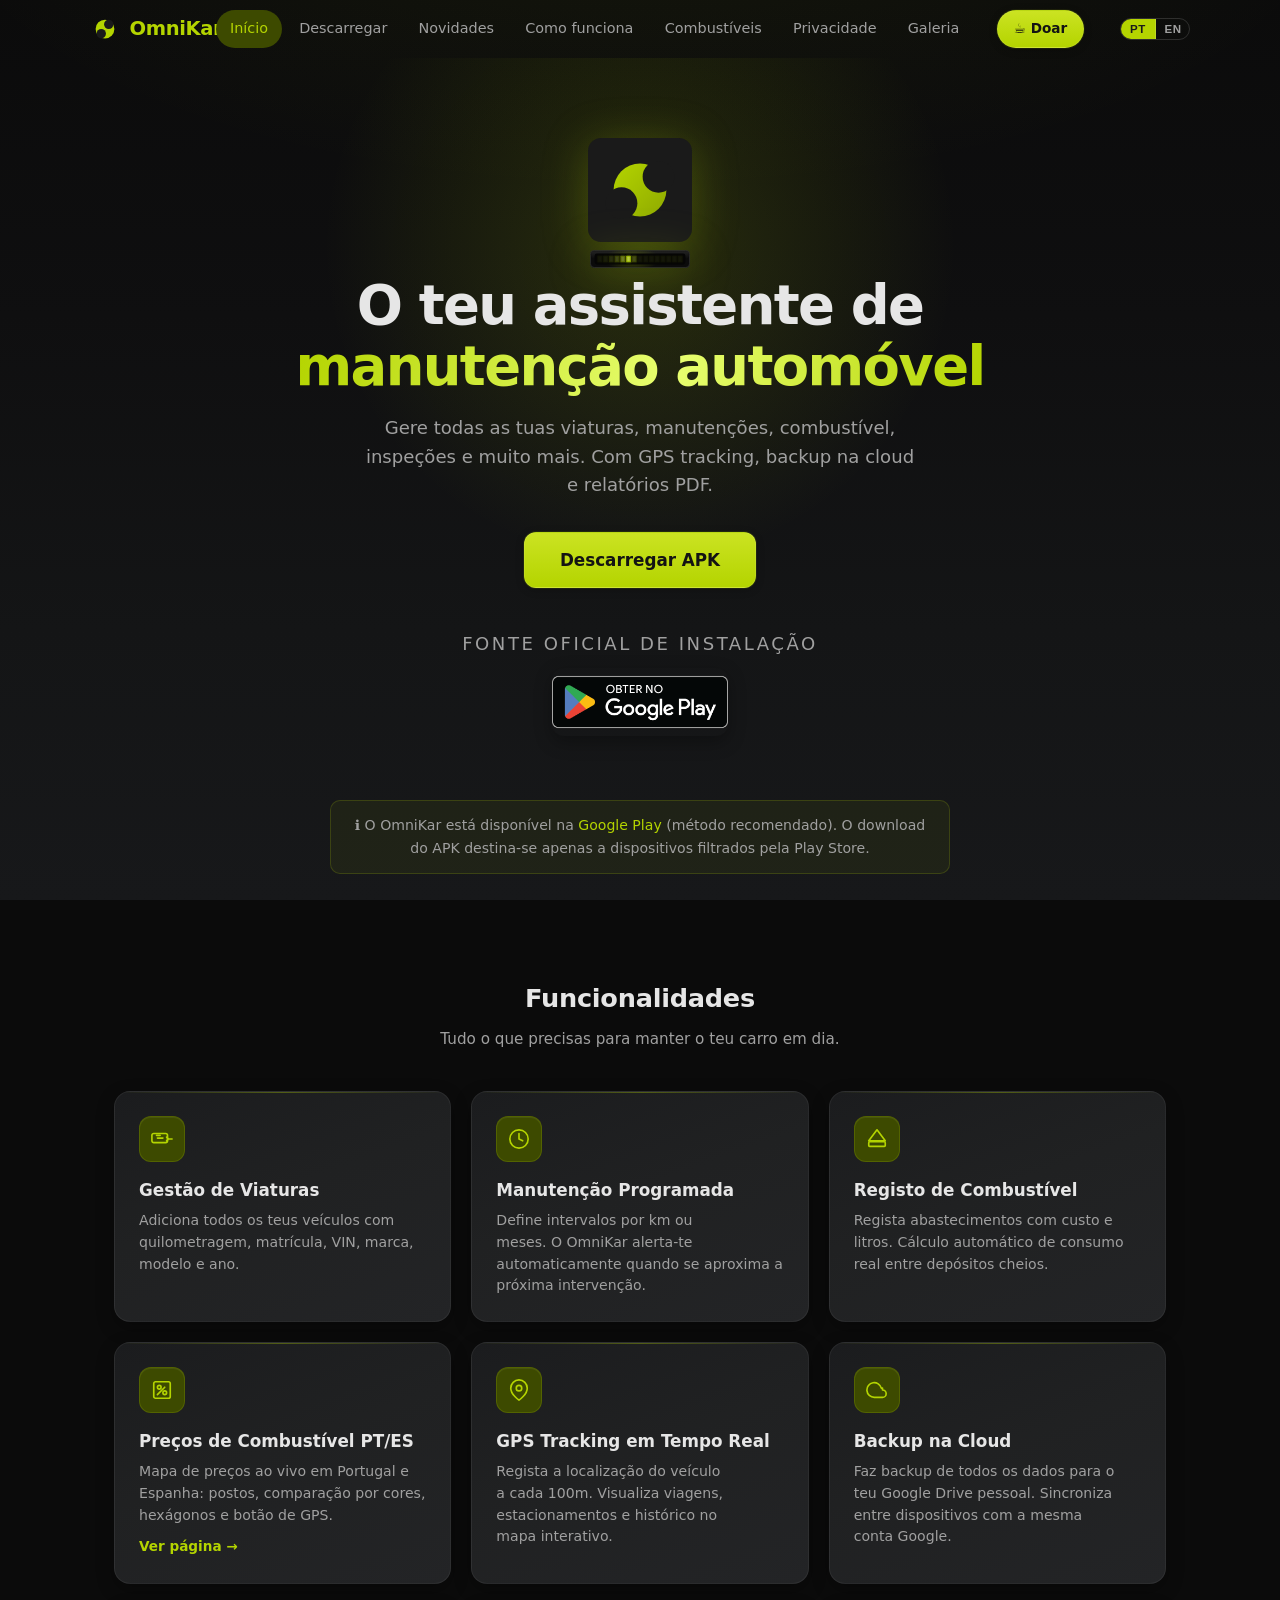
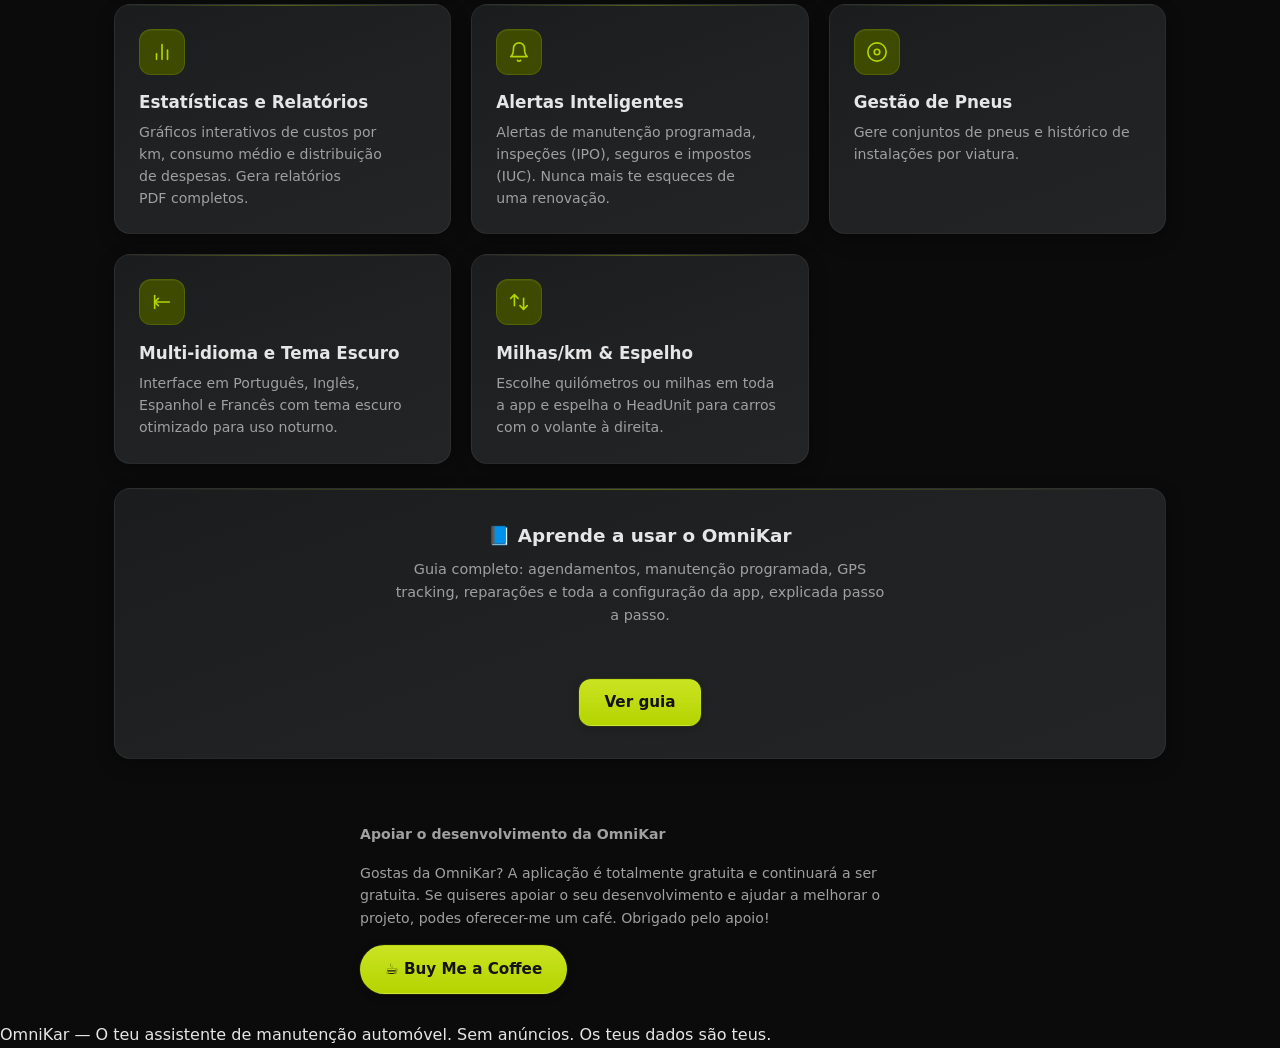
==== commit 3a07e5c1: "karr" ====
--- a/index.html
+++ b/index.html
@@ -15,7 +15,9 @@
 <main>
 
 <section class="hero">
-  <img class="hero-logo" src="images/logo.svg" alt="OmniKar">
+  <img class="hero-logo"  src="images/logo.svg" alt="OmniKar">
+  <img class="hero-logo" src="images/karr-scanner.svg" alt="Scanner KARR" style="width:100%; max-width:100px; height:auto;">
+
   <h1 data-i18n="hero.title">O teu assistente de <span>manutenção automóvel</span></h1>
   <p data-i18n="hero.sub">Gere todas as tuas viaturas, manutenções, combustível, inspeções e muito mais. Com GPS tracking, backup na cloud e relatórios PDF.</p>
   <a class="hero-cta" href="download.html" data-i18n="hero.cta">
--- a/css/style.css
+++ b/css/style.css
@@ -204,7 +204,7 @@
 .hero-logo {
   width: 104px;
   height: 104px;
-  margin: 0 auto 1.5rem;
+  margin: 0 auto 0.5rem;
   position: relative;
   filter: drop-shadow(0 6px 22px rgba(180, 212, 0, 0.25));
 }
